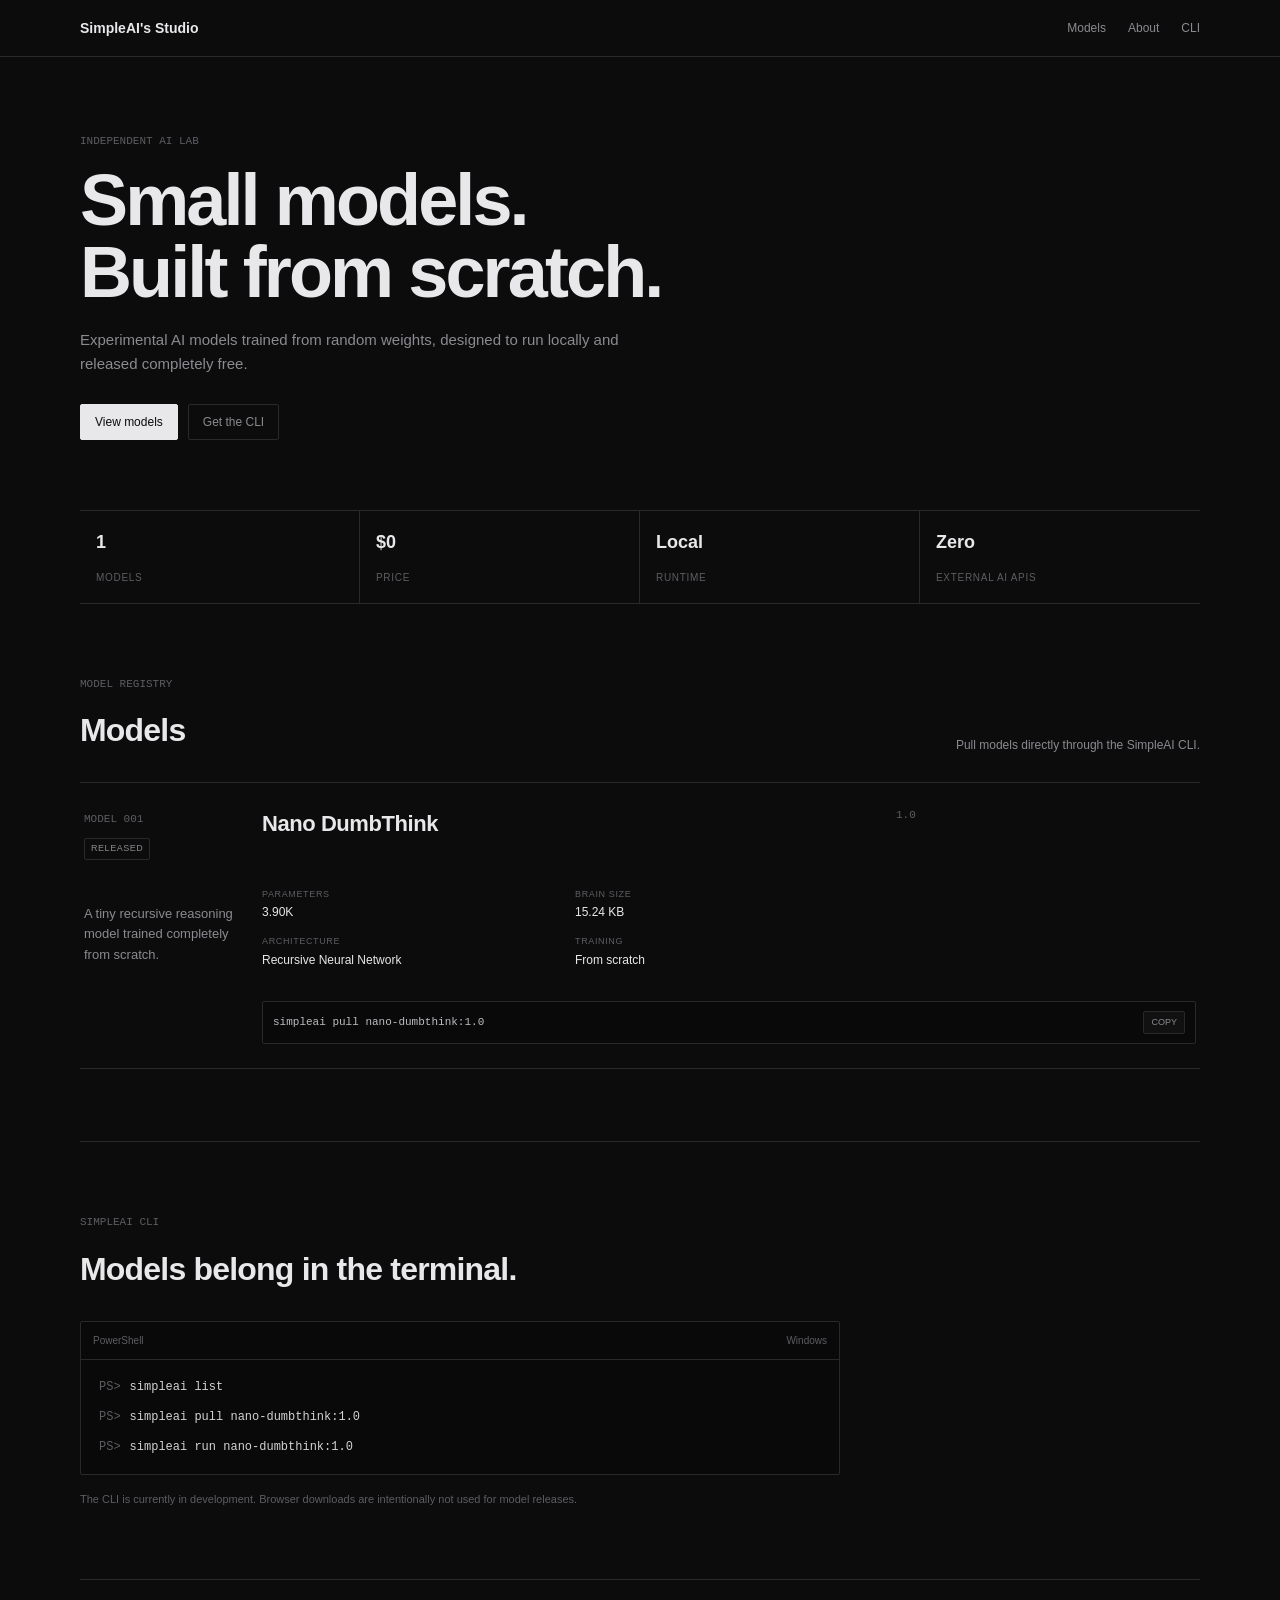
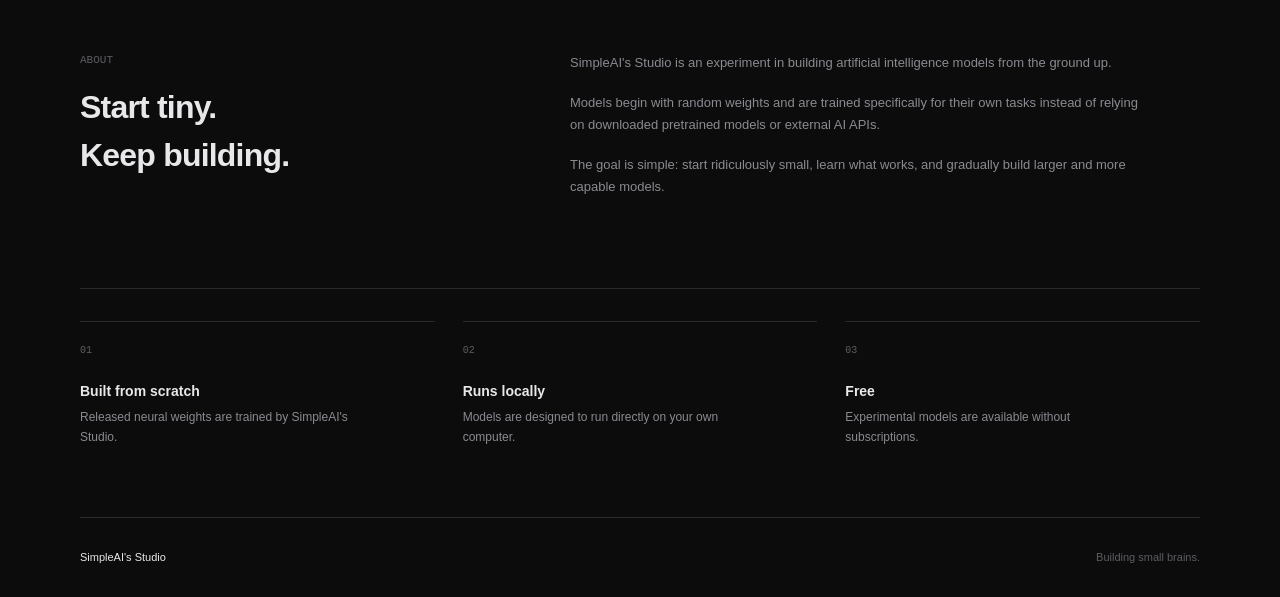
==== docs/index.html @ 4a3cd706 "Initial SimpleAI Studio release" ====
<!DOCTYPE html>
<html lang="en">
<head>
    <meta charset="UTF-8">

    <meta
        name="viewport"
        content="width=device-width, initial-scale=1.0"
    >

    <meta
        name="description"
        content="SimpleAI's Studio - small AI models built from scratch and free to run locally."
    >

    <title>SimpleAI's Studio</title>

    <link
        rel="stylesheet"
        href="styles.css"
    >
</head>

<body>

    <header class="topbar">
        <div class="topbar-inner">

            <a
                class="brand"
                href="#"
            >
                SimpleAI's Studio
            </a>

            <nav class="nav">
                <a href="#models">Models</a>
                <a href="#about">About</a>
                <a href="#cli">CLI</a>
            </nav>

        </div>
    </header>


    <main>

        <!-- HERO -->
        <section class="hero">

            <div class="hero-label">
                INDEPENDENT AI LAB
            </div>

            <h1>
                Small models.<br>
                Built from scratch.
            </h1>

            <p class="hero-description">
                Experimental AI models trained from random weights,
                designed to run locally and released completely free.
            </p>

            <div class="hero-actions">

                <a
                    class="primary-button"
                    href="#models"
                >
                    View models
                </a>

                <a
                    class="secondary-button"
                    href="#cli"
                >
                    Get the CLI
                </a>

            </div>

        </section>


        <!-- INFO STRIP -->
        <section class="stats">

            <div class="stat">
                <span class="stat-value" id="modelCount">
                    0
                </span>

                <span class="stat-label">
                    Models
                </span>
            </div>

            <div class="stat">
                <span class="stat-value">
                    $0
                </span>

                <span class="stat-label">
                    Price
                </span>
            </div>

            <div class="stat">
                <span class="stat-value">
                    Local
                </span>

                <span class="stat-label">
                    Runtime
                </span>
            </div>

            <div class="stat">
                <span class="stat-value">
                    Zero
                </span>

                <span class="stat-label">
                    External AI APIs
                </span>
            </div>

        </section>


        <!-- MODELS -->
        <section
            class="section"
            id="models"
        >

            <div class="section-heading">

                <div>
                    <div class="eyebrow">
                        MODEL REGISTRY
                    </div>

                    <h2>
                        Models
                    </h2>
                </div>

                <p>
                    Pull models directly through the SimpleAI CLI.
                </p>

            </div>


            <div
                id="modelGrid"
                class="model-grid"
            >

                <div class="loading">
                    Reading registry...
                </div>

            </div>

        </section>


        <!-- CLI -->
        <section
            class="section"
            id="cli"
        >

            <div class="section-heading">

                <div>
                    <div class="eyebrow">
                        SIMPLEAI CLI
                    </div>

                    <h2>
                        Models belong in the terminal.
                    </h2>
                </div>

            </div>


            <div class="cli-panel">

                <div class="terminal-header">

                    <span>
                        PowerShell
                    </span>

                    <span class="terminal-status">
                        Windows
                    </span>

                </div>


                <div class="terminal-body">

                    <div class="terminal-line">
                        <span class="prompt">PS&gt;</span>

                        <span class="command">
                            simpleai list
                        </span>
                    </div>

                    <div class="terminal-line">
                        <span class="prompt">PS&gt;</span>

                        <span class="command">
                            simpleai pull nano-dumbthink:1.0
                        </span>
                    </div>

                    <div class="terminal-line">
                        <span class="prompt">PS&gt;</span>

                        <span class="command">
                            simpleai run nano-dumbthink:1.0
                        </span>
                    </div>

                </div>

            </div>


            <p class="cli-note">
                The CLI is currently in development.
                Browser downloads are intentionally not used for model releases.
            </p>

        </section>


        <!-- ABOUT -->
        <section
            class="section about-section"
            id="about"
        >

            <div class="about-grid">

                <div>

                    <div class="eyebrow">
                        ABOUT
                    </div>

                    <h2>
                        Start tiny.<br>
                        Keep building.
                    </h2>

                </div>


                <div class="about-copy">

                    <p>
                        SimpleAI's Studio is an experiment in building
                        artificial intelligence models from the ground up.
                    </p>

                    <p>
                        Models begin with random weights and are trained
                        specifically for their own tasks instead of relying
                        on downloaded pretrained models or external AI APIs.
                    </p>

                    <p>
                        The goal is simple: start ridiculously small,
                        learn what works, and gradually build larger and
                        more capable models.
                    </p>

                </div>

            </div>

        </section>


        <!-- PRINCIPLES -->
        <section class="principles">

            <div class="principle">
                <span>01</span>
                <h3>Built from scratch</h3>
                <p>
                    Released neural weights are trained by SimpleAI's Studio.
                </p>
            </div>

            <div class="principle">
                <span>02</span>
                <h3>Runs locally</h3>
                <p>
                    Models are designed to run directly on your own computer.
                </p>
            </div>

            <div class="principle">
                <span>03</span>
                <h3>Free</h3>
                <p>
                    Experimental models are available without subscriptions.
                </p>
            </div>

        </section>

    </main>


    <footer>

        <div>
            SimpleAI's Studio
        </div>

        <div class="footer-muted">
            Building small brains.
        </div>

    </footer>


    <script src="app.js"></script>

</body>
</html>
---- docs/styles.css ----
:root {
    --bg: #0c0c0d;
    --panel: #111112;
    --panel-2: #141415;

    --line: #29292b;
    --line-soft: #202022;

    --text: #e8e8ea;
    --muted: #8a8a90;
    --dim: #5d5d62;

    --max-width: 1120px;
}


* {
    box-sizing: border-box;
}


html {
    scroll-behavior: smooth;
}


body {
    margin: 0;

    background: var(--bg);
    color: var(--text);

    font-family:
        Arial,
        Helvetica,
        sans-serif;

    font-size: 14px;
    line-height: 1.5;
}


a {
    color: inherit;
    text-decoration: none;
}


button {
    font: inherit;
}


/* ---------------------------------------------------------
   HEADER
   --------------------------------------------------------- */

.topbar {
    border-bottom: 1px solid var(--line);

    background: var(--bg);
}


.topbar-inner {
    width: min(
        calc(100% - 40px),
        var(--max-width)
    );

    height: 56px;

    margin: 0 auto;

    display: flex;
    align-items: center;
    justify-content: space-between;
}


.brand {
    font-size: 14px;
    font-weight: 700;
}


.nav {
    display: flex;
    gap: 22px;

    color: var(--muted);

    font-size: 12px;
}


.nav a:hover {
    color: var(--text);
}


/* ---------------------------------------------------------
   HERO
   --------------------------------------------------------- */

.hero {
    width: min(
        calc(100% - 40px),
        var(--max-width)
    );

    margin: 0 auto;

    padding:
        76px
        0
        70px;
}


.hero-label,
.eyebrow {
    margin-bottom: 14px;

    color: var(--dim);

    font-family:
        Consolas,
        "Courier New",
        monospace;

    font-size: 11px;
}


.hero h1 {
    max-width: 700px;

    margin:
        0
        0
        20px;

    font-size: clamp(
        40px,
        6vw,
        72px
    );

    font-weight: 600;

    line-height: 1;

    letter-spacing: -0.04em;
}


.hero-description {
    max-width: 570px;

    margin: 0;

    color: var(--muted);

    font-size: 15px;

    line-height: 1.6;
}


.hero-actions {
    margin-top: 28px;

    display: flex;
    gap: 10px;
}


.primary-button,
.secondary-button {
    padding:
        8px
        14px;

    border-radius: 2px;

    font-size: 12px;
}


.primary-button {
    border: 1px solid var(--text);

    background: var(--text);
    color: #0b0b0c;
}


.primary-button:hover {
    background: #d5d5d7;
}


.secondary-button {
    border: 1px solid var(--line);

    background: transparent;
    color: var(--muted);
}


.secondary-button:hover {
    border-color: #3c3c40;

    color: var(--text);
}


/* ---------------------------------------------------------
   STATS
   --------------------------------------------------------- */

.stats {
    width: min(
        calc(100% - 40px),
        var(--max-width)
    );

    margin: 0 auto;

    border-top: 1px solid var(--line);
    border-bottom: 1px solid var(--line);

    display: grid;

    grid-template-columns:
        repeat(4, 1fr);
}


.stat {
    min-height: 92px;

    padding:
        18px
        16px;

    border-right: 1px solid var(--line);

    display: flex;
    flex-direction: column;
    justify-content: space-between;
}


.stat:last-child {
    border-right: none;
}


.stat-value {
    font-size: 18px;
    font-weight: 600;
}


.stat-label {
    color: var(--dim);

    font-size: 10px;

    text-transform: uppercase;

    letter-spacing: 0.07em;
}


/* ---------------------------------------------------------
   SECTIONS
   --------------------------------------------------------- */

.section {
    width: min(
        calc(100% - 40px),
        var(--max-width)
    );

    margin: 0 auto;

    padding:
        72px
        0;

    border-bottom: 1px solid var(--line);
}


.section-heading {
    margin-bottom: 28px;

    display: flex;
    justify-content: space-between;
    align-items: flex-end;

    gap: 30px;
}


.section-heading h2,
.about-section h2 {
    margin: 0;

    font-size: 32px;
    font-weight: 600;

    letter-spacing: -0.025em;
}


.section-heading p {
    max-width: 360px;

    margin: 0;

    color: var(--muted);

    font-size: 12px;
}


/* ---------------------------------------------------------
   MODELS
   --------------------------------------------------------- */

.model-grid {
    display: flex;
    flex-direction: column;

    gap: 0;

    border-top: 1px solid var(--line);
}


.model-card {
    min-height: auto;

    padding:
        24px
        4px;

    border: none;
    border-bottom: 1px solid var(--line);

    border-radius: 0;

    background: transparent;

    display: grid;

    grid-template-columns:
        150px
        minmax(0, 1fr)
        300px;

    gap: 28px;
}


.model-card:hover {
    background: transparent;
}


.model-top {
    display: block;
}


.model-number {
    color: var(--dim);

    font-family:
        Consolas,
        "Courier New",
        monospace;

    font-size: 11px;
}


.status-badge {
    display: block;

    width: fit-content;

    margin-top: 10px;

    padding: 3px 6px;

    border: 1px solid var(--line);

    border-radius: 2px;

    color: var(--muted);

    font-size: 9px;

    text-transform: uppercase;

    letter-spacing: 0.06em;
}


.model-name {
    margin:
        0
        0
        4px;

    font-size: 22px;
    font-weight: 600;

    letter-spacing: -0.02em;
}


.model-version {
    color: var(--dim);

    font-family:
        Consolas,
        "Courier New",
        monospace;

    font-size: 11px;
}


.model-description {
    max-width: 520px;

    margin:
        16px
        0
        0;

    color: var(--muted);

    font-size: 13px;

    line-height: 1.6;
}


.model-details {
    margin: 0;

    display: grid;

    grid-template-columns:
        repeat(2, 1fr);

    gap:
        14px
        20px;
}


.detail {
    display: flex;
    flex-direction: column;

    gap: 2px;
}


.detail-label {
    color: var(--dim);

    font-size: 9px;

    text-transform: uppercase;

    letter-spacing: 0.07em;
}


.detail-value {
    font-size: 12px;
}


.install-box {
    grid-column:
        2
        / 4;

    margin-top: 4px;

    padding:
        9px
        10px;

    border: 1px solid var(--line);

    border-radius: 2px;

    background: #09090a;

    display: flex;
    align-items: center;
    justify-content: space-between;

    gap: 10px;
}


.install-command {
    color: #bdbdc1;

    font-family:
        Consolas,
        "Courier New",
        monospace;

    font-size: 11px;

    overflow: hidden;

    white-space: nowrap;
    text-overflow: ellipsis;
}


.copy-button {
    padding:
        4px
        7px;

    border: 1px solid var(--line);

    border-radius: 2px;

    background: #111112;

    color: var(--muted);

    font-size: 9px;

    cursor: pointer;
}


.copy-button:hover {
    color: var(--text);

    border-color: #3f3f43;
}


.loading,
.error-message,
.empty-message {
    padding:
        28px
        4px;

    border-bottom: 1px solid var(--line);

    color: var(--muted);

    font-size: 12px;
}


/* ---------------------------------------------------------
   CLI
   --------------------------------------------------------- */

.cli-panel {
    max-width: 760px;

    overflow: hidden;

    border: 1px solid var(--line);

    border-radius: 2px;

    background: #09090a;
}


.terminal-header {
    height: 38px;

    padding:
        0
        12px;

    border-bottom: 1px solid var(--line);

    display: flex;
    align-items: center;
    justify-content: space-between;

    color: var(--dim);

    font-size: 10px;
}


.terminal-status {
    color: var(--dim);
}


.terminal-body {
    padding: 18px;

    display: flex;
    flex-direction: column;

    gap: 12px;

    font-family:
        Consolas,
        "Courier New",
        monospace;

    font-size: 12px;
}


.terminal-line {
    display: flex;

    gap: 9px;
}


.prompt {
    color: var(--dim);
}


.command {
    color: #d3d3d5;
}


.cli-note {
    max-width: 680px;

    margin:
        16px
        0
        0;

    color: var(--dim);

    font-size: 11px;
}


/* ---------------------------------------------------------
   ABOUT
   --------------------------------------------------------- */

.about-grid {
    display: grid;

    grid-template-columns:
        0.8fr
        1.2fr;

    gap: 70px;
}


.about-copy {
    max-width: 580px;
}


.about-copy p {
    margin:
        0
        0
        18px;

    color: var(--muted);

    font-size: 13px;

    line-height: 1.7;
}


/* ---------------------------------------------------------
   PRINCIPLES
   --------------------------------------------------------- */

.principles {
    width: min(
        calc(100% - 40px),
        var(--max-width)
    );

    margin: 0 auto;

    padding:
        32px
        0
        70px;

    display: grid;

    grid-template-columns:
        repeat(3, 1fr);

    gap: 28px;
}


.principle {
    padding-top: 16px;

    border-top: 1px solid var(--line);
}


.principle span {
    color: var(--dim);

    font-family:
        Consolas,
        "Courier New",
        monospace;

    font-size: 10px;
}


.principle h3 {
    margin:
        22px
        0
        6px;

    font-size: 14px;
    font-weight: 600;
}


.principle p {
    max-width: 280px;

    margin: 0;

    color: var(--muted);

    font-size: 12px;

    line-height: 1.6;
}


/* ---------------------------------------------------------
   FOOTER
   --------------------------------------------------------- */

footer {
    width: min(
        calc(100% - 40px),
        var(--max-width)
    );

    min-height: 80px;

    margin: 0 auto;

    border-top: 1px solid var(--line);

    display: flex;
    align-items: center;
    justify-content: space-between;

    font-size: 11px;
}


.footer-muted {
    color: var(--dim);
}


/* ---------------------------------------------------------
   MOBILE
   --------------------------------------------------------- */

@media (max-width: 850px) {

    .topbar-inner,
    .hero,
    .stats,
    .section,
    .principles,
    footer {
        width: calc(100% - 28px);
    }


    .stats {
        grid-template-columns:
            repeat(2, 1fr);
    }


    .stat:nth-child(2) {
        border-right: none;
    }


    .stat:nth-child(-n + 2) {
        border-bottom: 1px solid var(--line);
    }


    .model-card {
        grid-template-columns:
            110px
            1fr;
    }


    .model-details {
        grid-column:
            2;
    }


    .install-box {
        grid-column:
            2;
    }


    .about-grid {
        grid-template-columns: 1fr;

        gap: 30px;
    }

}


@media (max-width: 560px) {

    .nav {
        display: none;
    }


    .hero {
        padding:
            52px
            0;
    }


    .hero h1 {
        font-size: 42px;
    }


    .hero-actions {
        flex-direction: column;

        align-items: flex-start;
    }


    .stats {
        grid-template-columns: 1fr;
    }


    .stat {
        border-right: none;
        border-bottom: 1px solid var(--line);
    }


    .stat:last-child {
        border-bottom: none;
    }


    .section-heading {
        align-items: flex-start;
        flex-direction: column;

        gap: 14px;
    }


    .model-card {
        display: block;

        padding:
            22px
            0;
    }


    .model-name {
        margin-top: 20px;
    }


    .model-details {
        margin-top: 22px;
    }


    .install-box {
        margin-top: 22px;
    }


    .principles {
        grid-template-columns: 1fr;
    }


    footer {
        padding:
            22px
            0;

        align-items: flex-start;
        flex-direction: column;

        gap: 6px;
    }

}
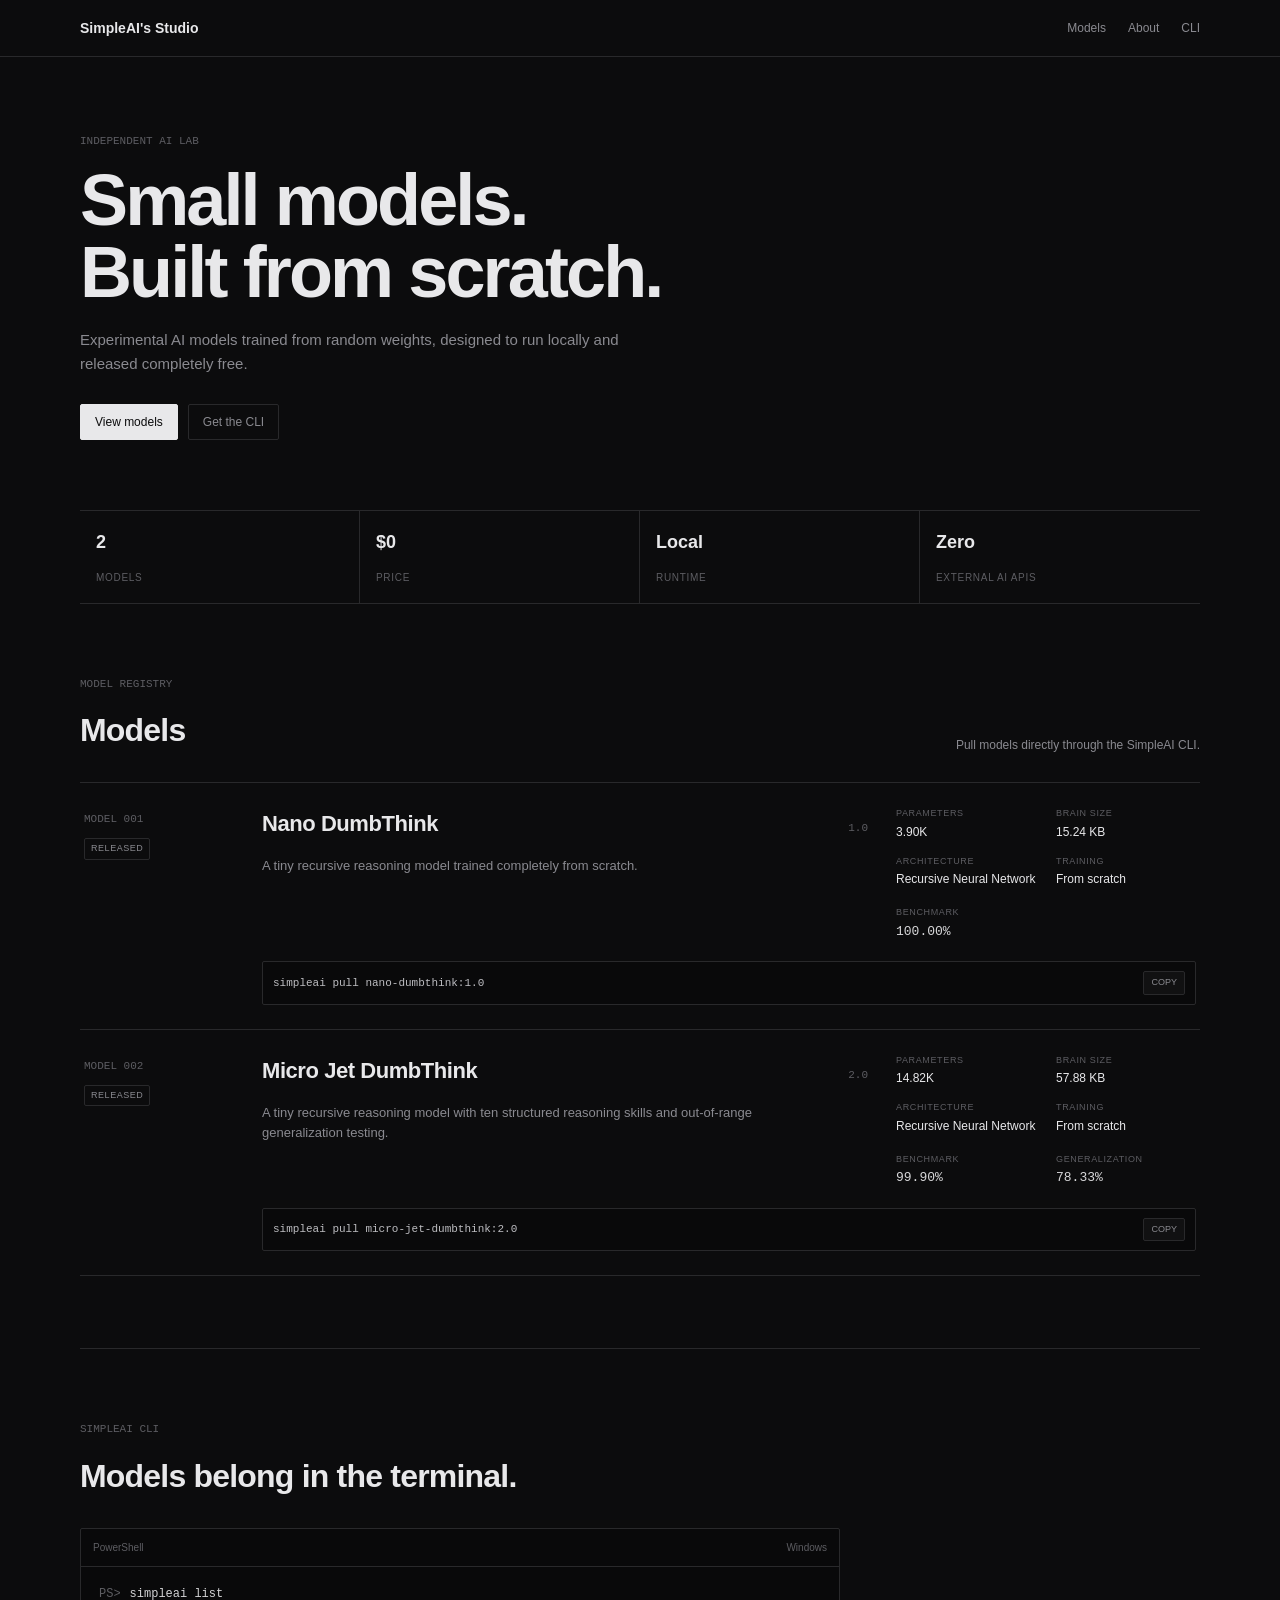
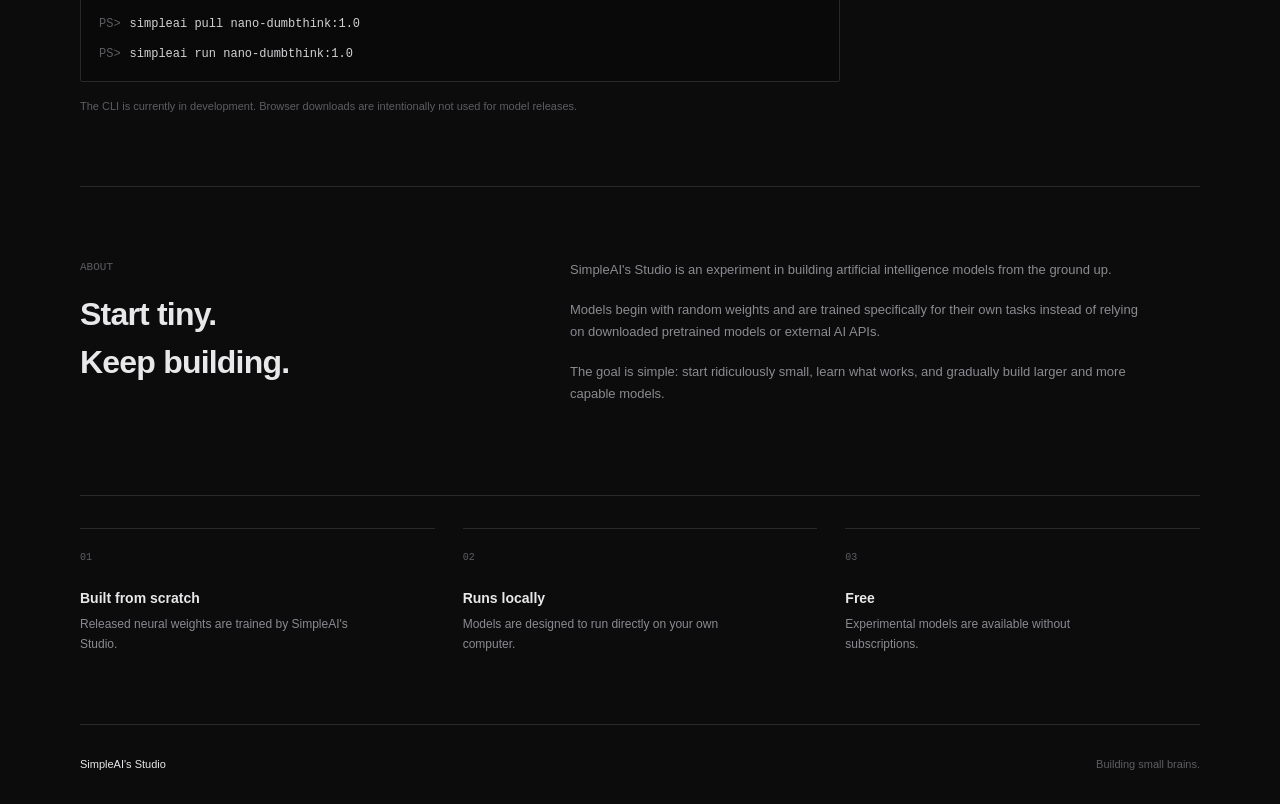
==== commit f1cfd9ae: "Fix website asset caching" ====
--- a/docs/index.html
+++ b/docs/index.html
@@ -17,7 +17,7 @@
 
     <link
         rel="stylesheet"
-        href="styles.css"
+        href="styles.css?v=4"
     >
 </head>
 
@@ -336,7 +336,7 @@
     </footer>
 
 
-    <script src="app.js"></script>
+    <script src="app.js?v=4"></script>
 
 </body>
 </html>
--- a/docs/styles.css
+++ b/docs/styles.css
@@ -51,13 +51,10 @@
 }
 
 
-/* ---------------------------------------------------------
-   HEADER
-   --------------------------------------------------------- */
+/* HEADER */
 
 .topbar {
     border-bottom: 1px solid var(--line);
-
     background: var(--bg);
 }
 
@@ -69,7 +66,6 @@
     );
 
     height: 56px;
-
     margin: 0 auto;
 
     display: flex;
@@ -99,9 +95,7 @@
 }
 
 
-/* ---------------------------------------------------------
-   HERO
-   --------------------------------------------------------- */
+/* HERO */
 
 .hero {
     width: min(
@@ -148,9 +142,7 @@
     );
 
     font-weight: 600;
-
     line-height: 1;
-
     letter-spacing: -0.04em;
 }
 
@@ -163,7 +155,6 @@
     color: var(--muted);
 
     font-size: 15px;
-
     line-height: 1.6;
 }
 
@@ -211,14 +202,11 @@
 
 .secondary-button:hover {
     border-color: #3c3c40;
-
     color: var(--text);
 }
 
 
-/* ---------------------------------------------------------
-   STATS
-   --------------------------------------------------------- */
+/* STATS */
 
 .stats {
     width: min(
@@ -232,9 +220,7 @@
     border-bottom: 1px solid var(--line);
 
     display: grid;
-
-    grid-template-columns:
-        repeat(4, 1fr);
+    grid-template-columns: repeat(4, 1fr);
 }
 
 
@@ -268,16 +254,12 @@
     color: var(--dim);
 
     font-size: 10px;
-
     text-transform: uppercase;
-
     letter-spacing: 0.07em;
 }
 
 
-/* ---------------------------------------------------------
-   SECTIONS
-   --------------------------------------------------------- */
+/* SECTIONS */
 
 .section {
     width: min(
@@ -328,33 +310,22 @@
 }
 
 
-/* ---------------------------------------------------------
-   MODELS
-   --------------------------------------------------------- */
+/* MODELS */
 
 .model-grid {
     display: flex;
     flex-direction: column;
 
-    gap: 0;
-
     border-top: 1px solid var(--line);
 }
 
 
 .model-card {
-    min-height: auto;
-
     padding:
         24px
         4px;
 
-    border: none;
     border-bottom: 1px solid var(--line);
-
-    border-radius: 0;
-
-    background: transparent;
 
     display: grid;
 
@@ -363,17 +334,15 @@
         minmax(0, 1fr)
         300px;
 
-    gap: 28px;
-}
-
-
-.model-card:hover {
-    background: transparent;
+    gap:
+        20px
+        28px;
 }
 
 
 .model-top {
-    display: block;
+    grid-column: 1;
+    grid-row: 1;
 }
 
 
@@ -396,27 +365,38 @@
 
     margin-top: 10px;
 
-    padding: 3px 6px;
+    padding:
+        3px
+        6px;
 
     border: 1px solid var(--line);
-
     border-radius: 2px;
 
     color: var(--muted);
 
     font-size: 9px;
-
     text-transform: uppercase;
-
     letter-spacing: 0.06em;
 }
 
 
+.model-main {
+    grid-column: 2;
+    grid-row: 1;
+}
+
+
+.model-heading {
+    display: flex;
+    align-items: baseline;
+    justify-content: space-between;
+
+    gap: 20px;
+}
+
+
 .model-name {
-    margin:
-        0
-        0
-        4px;
+    margin: 0;
 
     font-size: 22px;
     font-weight: 600;
@@ -434,6 +414,7 @@
         monospace;
 
     font-size: 11px;
+    white-space: nowrap;
 }
 
 
@@ -448,18 +429,20 @@
     color: var(--muted);
 
     font-size: 13px;
-
     line-height: 1.6;
 }
 
 
 .model-details {
-    margin: 0;
+    grid-column: 3;
+    grid-row: 1;
 
     display: grid;
 
     grid-template-columns:
-        repeat(2, 1fr);
+        repeat(2, minmax(0, 1fr));
+
+    align-content: start;
 
     gap:
         14px
@@ -468,6 +451,8 @@
 
 
 .detail {
+    min-width: 0;
+
     display: flex;
     flex-direction: column;
 
@@ -479,15 +464,29 @@
     color: var(--dim);
 
     font-size: 9px;
-
     text-transform: uppercase;
-
     letter-spacing: 0.07em;
 }
 
 
 .detail-value {
     font-size: 12px;
+}
+
+
+.metric {
+    margin-top: 4px;
+}
+
+
+.metric-value {
+    font-family:
+        Consolas,
+        "Courier New",
+        monospace;
+
+    font-size: 13px;
+    color: #d8d8da;
 }
 
 
@@ -496,14 +495,11 @@
         2
         / 4;
 
-    margin-top: 4px;
-
     padding:
         9px
         10px;
 
     border: 1px solid var(--line);
-
     border-radius: 2px;
 
     background: #09090a;
@@ -527,7 +523,6 @@
     font-size: 11px;
 
     overflow: hidden;
-
     white-space: nowrap;
     text-overflow: ellipsis;
 }
@@ -539,10 +534,9 @@
         7px;
 
     border: 1px solid var(--line);
-
     border-radius: 2px;
 
-    background: #111112;
+    background: var(--panel);
 
     color: var(--muted);
 
@@ -554,7 +548,6 @@
 
 .copy-button:hover {
     color: var(--text);
-
     border-color: #3f3f43;
 }
 
@@ -574,9 +567,7 @@
 }
 
 
-/* ---------------------------------------------------------
-   CLI
-   --------------------------------------------------------- */
+/* CLI */
 
 .cli-panel {
     max-width: 760px;
@@ -584,7 +575,6 @@
     overflow: hidden;
 
     border: 1px solid var(--line);
-
     border-radius: 2px;
 
     background: #09090a;
@@ -634,7 +624,6 @@
 
 .terminal-line {
     display: flex;
-
     gap: 9px;
 }
 
@@ -663,9 +652,7 @@
 }
 
 
-/* ---------------------------------------------------------
-   ABOUT
-   --------------------------------------------------------- */
+/* ABOUT */
 
 .about-grid {
     display: grid;
@@ -692,14 +679,11 @@
     color: var(--muted);
 
     font-size: 13px;
-
     line-height: 1.7;
 }
 
 
-/* ---------------------------------------------------------
-   PRINCIPLES
-   --------------------------------------------------------- */
+/* PRINCIPLES */
 
 .principles {
     width: min(
@@ -761,14 +745,11 @@
     color: var(--muted);
 
     font-size: 12px;
-
     line-height: 1.6;
 }
 
 
-/* ---------------------------------------------------------
-   FOOTER
-   --------------------------------------------------------- */
+/* FOOTER */
 
 footer {
     width: min(
@@ -795,12 +776,9 @@
 }
 
 
-/* ---------------------------------------------------------
-   MOBILE
-   --------------------------------------------------------- */
+/* TABLET */
 
 @media (max-width: 850px) {
-
     .topbar-inner,
     .hero,
     .stats,
@@ -830,19 +808,30 @@
     .model-card {
         grid-template-columns:
             110px
-            1fr;
+            minmax(0, 1fr);
+    }
+
+
+    .model-top {
+        grid-column: 1;
+    }
+
+
+    .model-main {
+        grid-column: 2;
     }
 
 
     .model-details {
-        grid-column:
-            2;
+        grid-column: 2;
+        grid-row: auto;
+
+        margin-top: 4px;
     }
 
 
     .install-box {
-        grid-column:
-            2;
+        grid-column: 2;
     }
 
 
@@ -851,12 +840,12 @@
 
         gap: 30px;
     }
-
-}
-
+}
+
+
+/* MOBILE */
 
 @media (max-width: 560px) {
-
     .nav {
         display: none;
     }
@@ -876,7 +865,6 @@
 
     .hero-actions {
         flex-direction: column;
-
         align-items: flex-start;
     }
 
@@ -914,8 +902,18 @@
     }
 
 
-    .model-name {
+    .model-main {
         margin-top: 20px;
+    }
+
+
+    .model-heading {
+        align-items: flex-start;
+    }
+
+
+    .model-description {
+        margin-top: 12px;
     }
 
 
@@ -944,5 +942,4 @@
 
         gap: 6px;
     }
-
 }
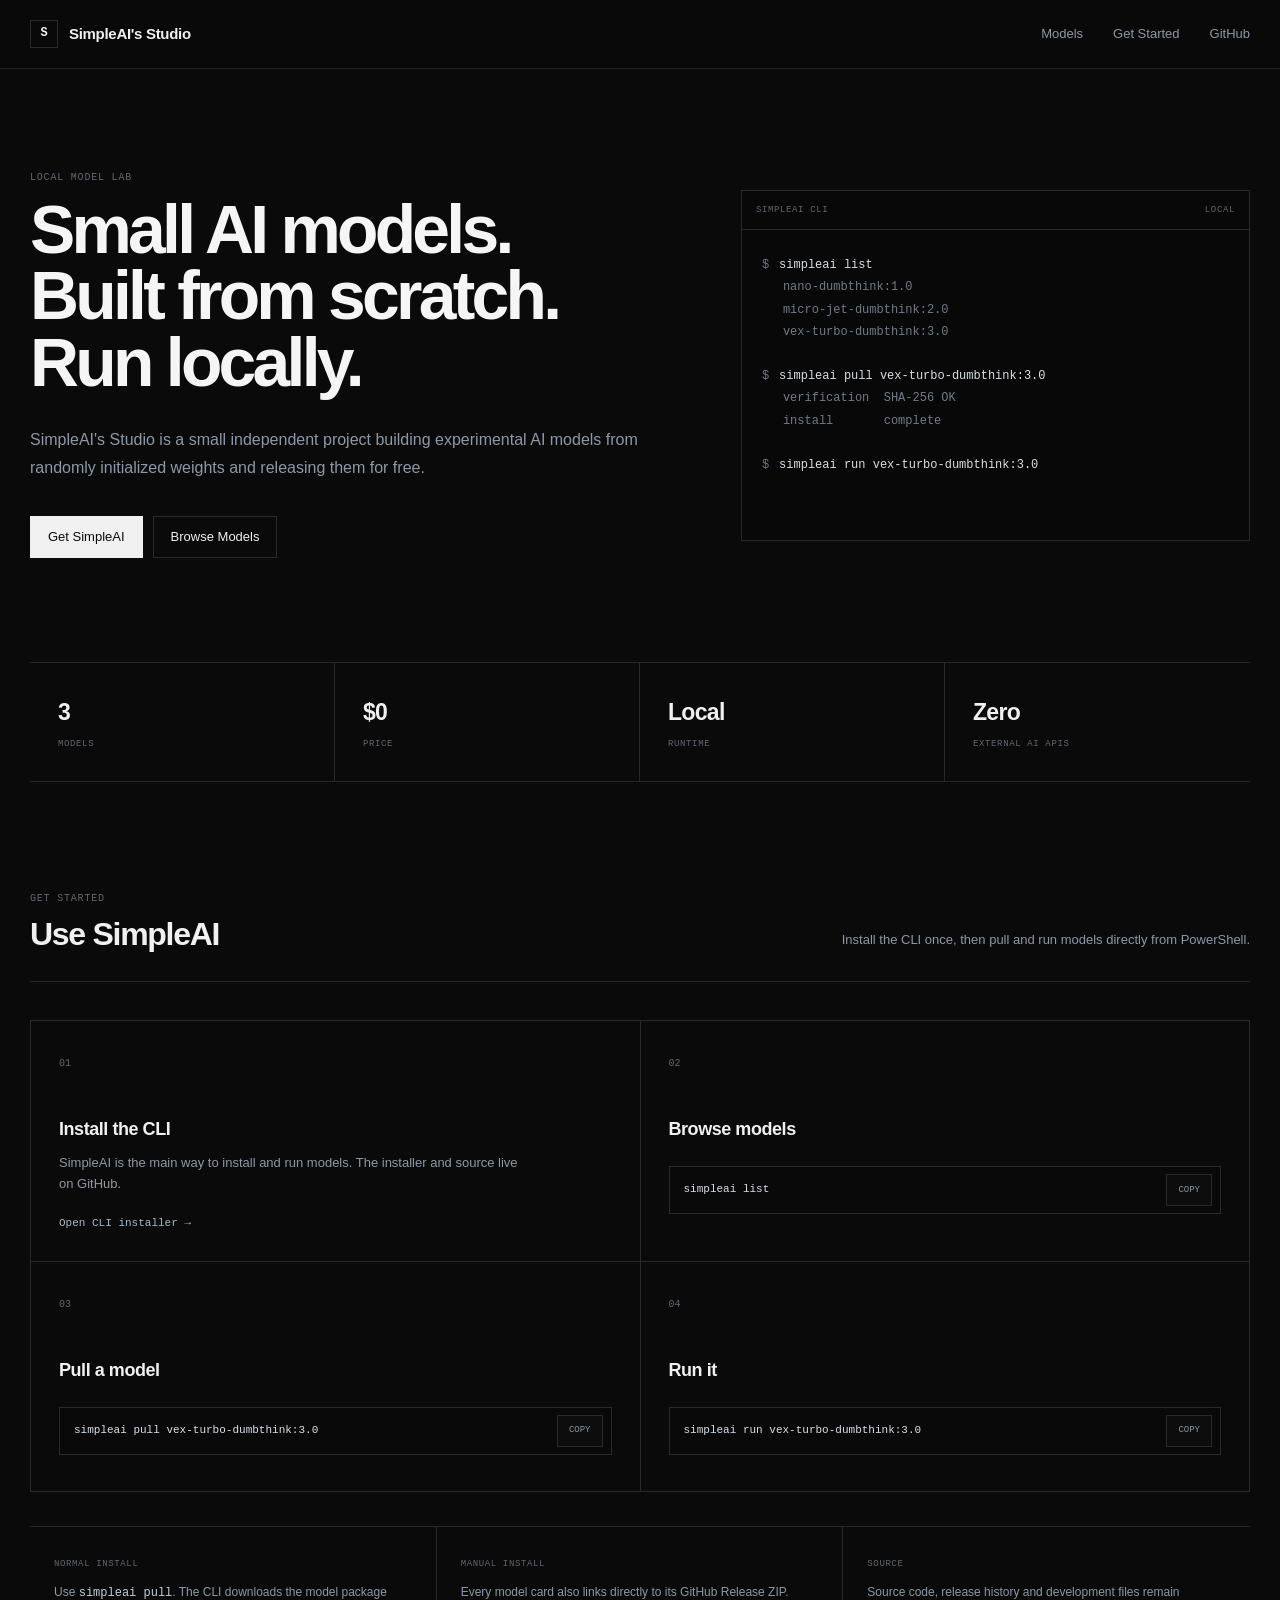
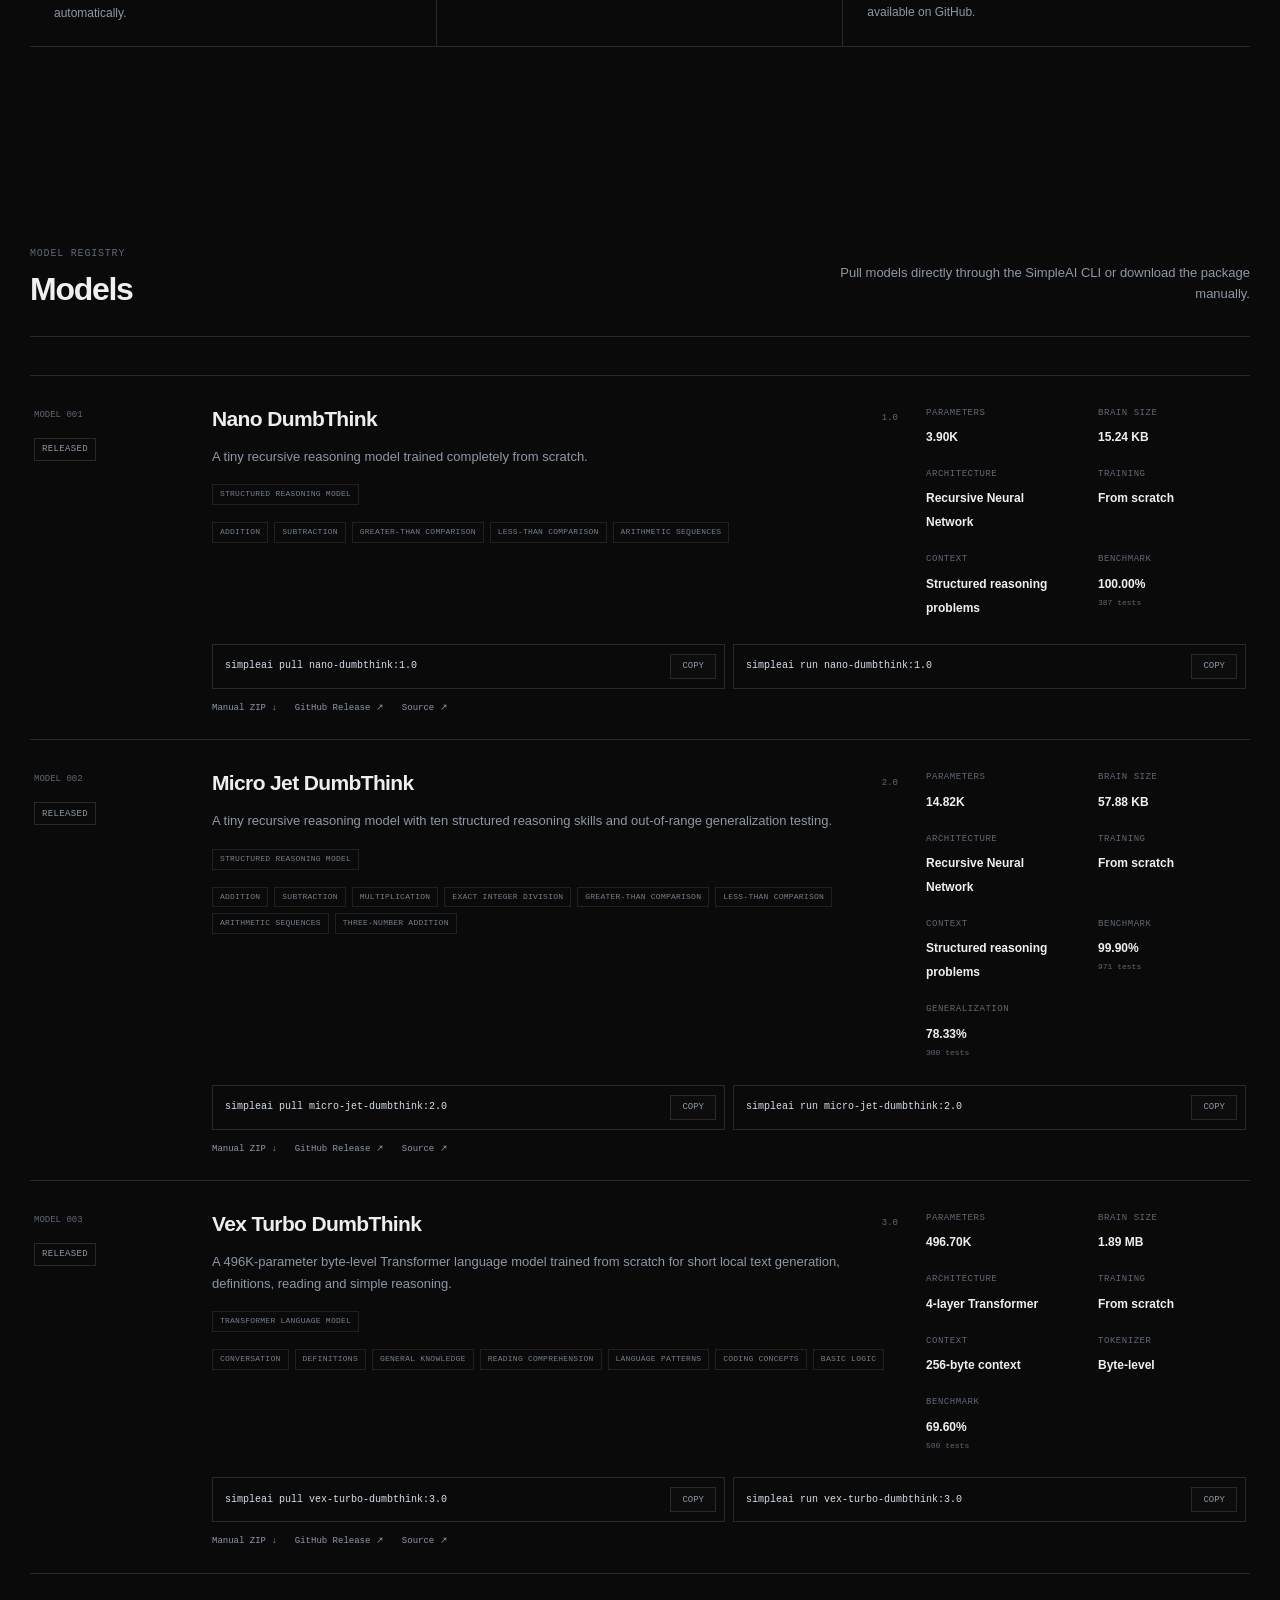
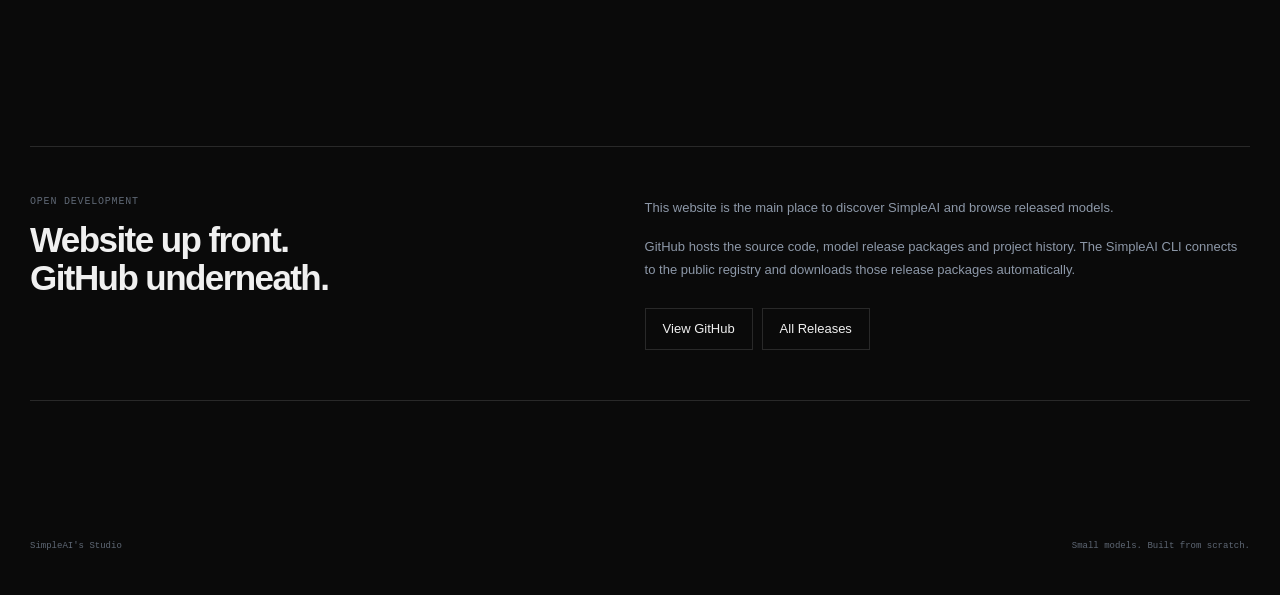
==== commit 26fa9453: "Make website the SimpleAI hub" ====
--- a/docs/index.html
+++ b/docs/index.html
@@ -10,333 +10,528 @@
 
     <meta
         name="description"
-        content="SimpleAI's Studio - small AI models built from scratch and free to run locally."
+        content="SimpleAI's Studio builds small local AI models from scratch."
     >
 
     <title>SimpleAI's Studio</title>
 
     <link
         rel="stylesheet"
-        href="styles.css?v=4"
+        href="styles.css?v=6"
     >
 </head>
 
 <body>
 
-    <header class="topbar">
-        <div class="topbar-inner">
+<header class="site-header">
+    <div class="shell header-inner">
+
+        <a
+            class="brand"
+            href="#top"
+        >
+            <span class="brand-mark">S</span>
+
+            <span>
+                SimpleAI's Studio
+            </span>
+        </a>
+
+        <nav class="nav">
+            <a href="#models">
+                Models
+            </a>
+
+            <a href="#get-started">
+                Get Started
+            </a>
 
             <a
-                class="brand"
-                href="#"
+                href="https://github.com/SimpleAIStudio/SimpleAIStudio"
+                target="_blank"
+                rel="noopener noreferrer"
             >
-                SimpleAI's Studio
+                GitHub
             </a>
-
-            <nav class="nav">
-                <a href="#models">Models</a>
-                <a href="#about">About</a>
-                <a href="#cli">CLI</a>
-            </nav>
+        </nav>
+
+    </div>
+</header>
+
+
+<main id="top">
+
+    <section class="hero">
+        <div class="shell">
+
+            <div class="hero-grid">
+
+                <div class="hero-main">
+
+                    <p class="eyebrow">
+                        LOCAL MODEL LAB
+                    </p>
+
+                    <h1>
+                        Small AI models.<br>
+                        Built from scratch.<br>
+                        Run locally.
+                    </h1>
+
+                    <p class="hero-copy">
+                        SimpleAI's Studio is a small independent project
+                        building experimental AI models from randomly
+                        initialized weights and releasing them for free.
+                    </p>
+
+                    <div class="hero-actions">
+
+                        <a
+                            class="button button-primary"
+                            href="#get-started"
+                        >
+                            Get SimpleAI
+                        </a>
+
+                        <a
+                            class="button"
+                            href="#models"
+                        >
+                            Browse Models
+                        </a>
+
+                    </div>
+
+                </div>
+
+
+                <div class="terminal hero-terminal">
+
+                    <div class="terminal-head">
+
+                        <span>
+                            SIMPLEAI CLI
+                        </span>
+
+                        <span>
+                            LOCAL
+                        </span>
+
+                    </div>
+
+                    <div class="terminal-body">
+
+                        <div class="terminal-line">
+                            <span class="terminal-prompt">$</span>
+                            <span>simpleai list</span>
+                        </div>
+
+                        <div class="terminal-output">
+                            nano-dumbthink:1.0
+                        </div>
+
+                        <div class="terminal-output">
+                            micro-jet-dumbthink:2.0
+                        </div>
+
+                        <div class="terminal-output">
+                            vex-turbo-dumbthink:3.0
+                        </div>
+
+                        <br>
+
+                        <div class="terminal-line">
+                            <span class="terminal-prompt">$</span>
+                            <span>
+                                simpleai pull vex-turbo-dumbthink:3.0
+                            </span>
+                        </div>
+
+                        <div class="terminal-output">
+                            verification&nbsp; SHA-256 OK
+                        </div>
+
+                        <div class="terminal-output">
+                            install&nbsp;&nbsp;&nbsp;&nbsp;&nbsp;&nbsp; complete
+                        </div>
+
+                        <br>
+
+                        <div class="terminal-line">
+                            <span class="terminal-prompt">$</span>
+                            <span>
+                                simpleai run vex-turbo-dumbthink:3.0
+                            </span>
+                        </div>
+
+                    </div>
+
+                </div>
+
+            </div>
+
+
+            <div class="stats">
+
+                <div class="stat">
+                    <span
+                        class="stat-value"
+                        id="model-count"
+                    >
+                        —
+                    </span>
+
+                    <span class="stat-label">
+                        Models
+                    </span>
+                </div>
+
+
+                <div class="stat">
+                    <span class="stat-value">
+                        $0
+                    </span>
+
+                    <span class="stat-label">
+                        Price
+                    </span>
+                </div>
+
+
+                <div class="stat">
+                    <span class="stat-value">
+                        Local
+                    </span>
+
+                    <span class="stat-label">
+                        Runtime
+                    </span>
+                </div>
+
+
+                <div class="stat">
+                    <span class="stat-value">
+                        Zero
+                    </span>
+
+                    <span class="stat-label">
+                        External AI APIs
+                    </span>
+                </div>
+
+            </div>
 
         </div>
-    </header>
-
-
-    <main>
-
-        <!-- HERO -->
-        <section class="hero">
-
-            <div class="hero-label">
-                INDEPENDENT AI LAB
-            </div>
-
-            <h1>
-                Small models.<br>
-                Built from scratch.
-            </h1>
-
-            <p class="hero-description">
-                Experimental AI models trained from random weights,
-                designed to run locally and released completely free.
-            </p>
-
-            <div class="hero-actions">
-
-                <a
-                    class="primary-button"
-                    href="#models"
-                >
-                    View models
-                </a>
-
-                <a
-                    class="secondary-button"
-                    href="#cli"
-                >
-                    Get the CLI
-                </a>
-
-            </div>
-
-        </section>
-
-
-        <!-- INFO STRIP -->
-        <section class="stats">
-
-            <div class="stat">
-                <span class="stat-value" id="modelCount">
-                    0
-                </span>
-
-                <span class="stat-label">
-                    Models
-                </span>
-            </div>
-
-            <div class="stat">
-                <span class="stat-value">
-                    $0
-                </span>
-
-                <span class="stat-label">
-                    Price
-                </span>
-            </div>
-
-            <div class="stat">
-                <span class="stat-value">
-                    Local
-                </span>
-
-                <span class="stat-label">
-                    Runtime
-                </span>
-            </div>
-
-            <div class="stat">
-                <span class="stat-value">
-                    Zero
-                </span>
-
-                <span class="stat-label">
-                    External AI APIs
-                </span>
-            </div>
-
-        </section>
-
-
-        <!-- MODELS -->
-        <section
-            class="section"
-            id="models"
-        >
+    </section>
+
+
+    <section
+        class="section"
+        id="get-started"
+    >
+        <div class="shell">
 
             <div class="section-heading">
 
                 <div>
-                    <div class="eyebrow">
+                    <p class="eyebrow">
+                        GET STARTED
+                    </p>
+
+                    <h2>
+                        Use SimpleAI
+                    </h2>
+                </div>
+
+                <p class="section-note">
+                    Install the CLI once, then pull and run models
+                    directly from PowerShell.
+                </p>
+
+            </div>
+
+
+            <div class="start-grid">
+
+                <article class="start-card">
+
+                    <span class="step-number">
+                        01
+                    </span>
+
+                    <h3>
+                        Install the CLI
+                    </h3>
+
+                    <p>
+                        SimpleAI is the main way to install and run models.
+                        The installer and source live on GitHub.
+                    </p>
+
+                    <a
+                        class="text-link"
+                        href="https://github.com/SimpleAIStudio/SimpleAIStudio/tree/main/cli"
+                        target="_blank"
+                        rel="noopener noreferrer"
+                    >
+                        Open CLI installer →
+                    </a>
+
+                </article>
+
+
+                <article class="start-card">
+
+                    <span class="step-number">
+                        02
+                    </span>
+
+                    <h3>
+                        Browse models
+                    </h3>
+
+                    <div class="command-box">
+
+                        <code>
+                            simpleai list
+                        </code>
+
+                        <button
+                            class="copy-button"
+                            data-copy="simpleai list"
+                            type="button"
+                        >
+                            COPY
+                        </button>
+
+                    </div>
+
+                </article>
+
+
+                <article class="start-card">
+
+                    <span class="step-number">
+                        03
+                    </span>
+
+                    <h3>
+                        Pull a model
+                    </h3>
+
+                    <div class="command-box">
+
+                        <code>
+                            simpleai pull vex-turbo-dumbthink:3.0
+                        </code>
+
+                        <button
+                            class="copy-button"
+                            data-copy="simpleai pull vex-turbo-dumbthink:3.0"
+                            type="button"
+                        >
+                            COPY
+                        </button>
+
+                    </div>
+
+                </article>
+
+
+                <article class="start-card">
+
+                    <span class="step-number">
+                        04
+                    </span>
+
+                    <h3>
+                        Run it
+                    </h3>
+
+                    <div class="command-box">
+
+                        <code>
+                            simpleai run vex-turbo-dumbthink:3.0
+                        </code>
+
+                        <button
+                            class="copy-button"
+                            data-copy="simpleai run vex-turbo-dumbthink:3.0"
+                            type="button"
+                        >
+                            COPY
+                        </button>
+
+                    </div>
+
+                </article>
+
+            </div>
+
+
+            <div class="info-strip">
+
+                <div>
+                    <span class="info-label">
+                        NORMAL INSTALL
+                    </span>
+
+                    <p>
+                        Use <code>simpleai pull</code>.
+                        The CLI downloads the model package automatically.
+                    </p>
+                </div>
+
+
+                <div>
+                    <span class="info-label">
+                        MANUAL INSTALL
+                    </span>
+
+                    <p>
+                        Every model card also links directly to its
+                        GitHub Release ZIP.
+                    </p>
+                </div>
+
+
+                <div>
+                    <span class="info-label">
+                        SOURCE
+                    </span>
+
+                    <p>
+                        Source code, release history and development files
+                        remain available on GitHub.
+                    </p>
+                </div>
+
+            </div>
+
+        </div>
+    </section>
+
+
+    <section
+        class="section models-section"
+        id="models"
+    >
+        <div class="shell">
+
+            <div class="section-heading">
+
+                <div>
+                    <p class="eyebrow">
                         MODEL REGISTRY
-                    </div>
+                    </p>
 
                     <h2>
                         Models
                     </h2>
                 </div>
 
-                <p>
-                    Pull models directly through the SimpleAI CLI.
+                <p class="section-note">
+                    Pull models directly through the SimpleAI CLI
+                    or download the package manually.
                 </p>
 
             </div>
 
 
             <div
-                id="modelGrid"
-                class="model-grid"
+                class="models"
+                id="models-list"
             >
-
                 <div class="loading">
-                    Reading registry...
-                </div>
-
-            </div>
-
-        </section>
-
-
-        <!-- CLI -->
-        <section
-            class="section"
-            id="cli"
-        >
-
-            <div class="section-heading">
+                    Loading registry...
+                </div>
+            </div>
+
+        </div>
+    </section>
+
+
+    <section class="section source-section">
+        <div class="shell">
+
+            <div class="source-panel">
 
                 <div>
-                    <div class="eyebrow">
-                        SIMPLEAI CLI
-                    </div>
+
+                    <p class="eyebrow">
+                        OPEN DEVELOPMENT
+                    </p>
 
                     <h2>
-                        Models belong in the terminal.
+                        Website up front.<br>
+                        GitHub underneath.
                     </h2>
-                </div>
-
-            </div>
-
-
-            <div class="cli-panel">
-
-                <div class="terminal-header">
-
-                    <span>
-                        PowerShell
-                    </span>
-
-                    <span class="terminal-status">
-                        Windows
-                    </span>
-
-                </div>
-
-
-                <div class="terminal-body">
-
-                    <div class="terminal-line">
-                        <span class="prompt">PS&gt;</span>
-
-                        <span class="command">
-                            simpleai list
-                        </span>
-                    </div>
-
-                    <div class="terminal-line">
-                        <span class="prompt">PS&gt;</span>
-
-                        <span class="command">
-                            simpleai pull nano-dumbthink:1.0
-                        </span>
-                    </div>
-
-                    <div class="terminal-line">
-                        <span class="prompt">PS&gt;</span>
-
-                        <span class="command">
-                            simpleai run nano-dumbthink:1.0
-                        </span>
-                    </div>
-
-                </div>
-
-            </div>
-
-
-            <p class="cli-note">
-                The CLI is currently in development.
-                Browser downloads are intentionally not used for model releases.
-            </p>
-
-        </section>
-
-
-        <!-- ABOUT -->
-        <section
-            class="section about-section"
-            id="about"
-        >
-
-            <div class="about-grid">
-
-                <div>
-
-                    <div class="eyebrow">
-                        ABOUT
-                    </div>
-
-                    <h2>
-                        Start tiny.<br>
-                        Keep building.
-                    </h2>
-
-                </div>
-
-
-                <div class="about-copy">
+
+                </div>
+
+
+                <div class="source-copy">
 
                     <p>
-                        SimpleAI's Studio is an experiment in building
-                        artificial intelligence models from the ground up.
+                        This website is the main place to discover
+                        SimpleAI and browse released models.
                     </p>
 
                     <p>
-                        Models begin with random weights and are trained
-                        specifically for their own tasks instead of relying
-                        on downloaded pretrained models or external AI APIs.
-                    </p>
-
-                    <p>
-                        The goal is simple: start ridiculously small,
-                        learn what works, and gradually build larger and
-                        more capable models.
-                    </p>
-
-                </div>
-
-            </div>
-
-        </section>
-
-
-        <!-- PRINCIPLES -->
-        <section class="principles">
-
-            <div class="principle">
-                <span>01</span>
-                <h3>Built from scratch</h3>
-                <p>
-                    Released neural weights are trained by SimpleAI's Studio.
-                </p>
-            </div>
-
-            <div class="principle">
-                <span>02</span>
-                <h3>Runs locally</h3>
-                <p>
-                    Models are designed to run directly on your own computer.
-                </p>
-            </div>
-
-            <div class="principle">
-                <span>03</span>
-                <h3>Free</h3>
-                <p>
-                    Experimental models are available without subscriptions.
-                </p>
-            </div>
-
-        </section>
-
-    </main>
-
-
-    <footer>
-
-        <div>
+                        GitHub hosts the source code, model release
+                        packages and project history. The SimpleAI CLI
+                        connects to the public registry and downloads
+                        those release packages automatically.
+                    </p>
+
+                    <div class="source-actions">
+
+                        <a
+                            class="button"
+                            href="https://github.com/SimpleAIStudio/SimpleAIStudio"
+                            target="_blank"
+                            rel="noopener noreferrer"
+                        >
+                            View GitHub
+                        </a>
+
+                        <a
+                            class="button"
+                            href="https://github.com/SimpleAIStudio/SimpleAIStudio/releases"
+                            target="_blank"
+                            rel="noopener noreferrer"
+                        >
+                            All Releases
+                        </a>
+
+                    </div>
+
+                </div>
+
+            </div>
+
+        </div>
+    </section>
+
+</main>
+
+
+<footer>
+    <div class="shell footer-inner">
+
+        <span>
             SimpleAI's Studio
-        </div>
-
-        <div class="footer-muted">
-            Building small brains.
-        </div>
-
-    </footer>
-
-
-    <script src="app.js?v=4"></script>
+        </span>
+
+        <span>
+            Small models. Built from scratch.
+        </span>
+
+    </div>
+</footer>
+
+
+<script src="app.js?v=6"></script>
 
 </body>
 </html>
--- a/docs/styles.css
+++ b/docs/styles.css
@@ -1,16 +1,33 @@
 :root {
-    --bg: #0c0c0d;
-    --panel: #111112;
-    --panel-2: #141415;
-
-    --line: #29292b;
-    --line-soft: #202022;
-
-    --text: #e8e8ea;
-    --muted: #8a8a90;
-    --dim: #5d5d62;
-
-    --max-width: 1120px;
+    --background: #0a0a0a;
+    --panel: #0d0d0d;
+    --panel-soft: #0f0f0f;
+
+    --text: #f0f0f0;
+    --muted: #8d98a8;
+    --faint: #5f6875;
+
+    --border: #292929;
+    --border-soft: #202020;
+
+    --link: #a9b8ca;
+
+    --shell: 1220px;
+
+    --sans:
+        Inter,
+        ui-sans-serif,
+        -apple-system,
+        BlinkMacSystemFont,
+        "Segoe UI",
+        sans-serif;
+
+    --mono:
+        "SFMono-Regular",
+        Consolas,
+        "Liberation Mono",
+        Menlo,
+        monospace;
 }
 
 
@@ -27,765 +44,1450 @@
 body {
     margin: 0;
 
-    background: var(--bg);
-    color: var(--text);
-
-    font-family:
-        Arial,
-        Helvetica,
-        sans-serif;
-
-    font-size: 14px;
-    line-height: 1.5;
+    background:
+        var(--background);
+
+    color:
+        var(--text);
+
+    font-family:
+        var(--sans);
+
+    font-size:
+        15px;
+
+    line-height:
+        1.6;
 }
 
 
 a {
     color: inherit;
-    text-decoration: none;
-}
-
-
-button {
+}
+
+
+button,
+input,
+textarea {
     font: inherit;
 }
 
 
-/* HEADER */
-
-.topbar {
-    border-bottom: 1px solid var(--line);
-    background: var(--bg);
-}
-
-
-.topbar-inner {
-    width: min(
-        calc(100% - 40px),
-        var(--max-width)
-    );
-
-    height: 56px;
-    margin: 0 auto;
-
-    display: flex;
-    align-items: center;
-    justify-content: space-between;
+code {
+    font-family:
+        var(--mono);
+}
+
+
+.shell {
+    width:
+        min(
+            calc(100% - 48px),
+            var(--shell)
+        );
+
+    margin:
+        0 auto;
+}
+
+
+/* ---------------------------------------
+   HEADER
+--------------------------------------- */
+
+.site-header {
+    position:
+        sticky;
+
+    top:
+        0;
+
+    z-index:
+        50;
+
+    background:
+        rgba(
+            10,
+            10,
+            10,
+            0.94
+        );
+
+    border-bottom:
+        1px solid
+        var(--border-soft);
+
+    backdrop-filter:
+        blur(14px);
+}
+
+
+.header-inner {
+    height:
+        68px;
+
+    display:
+        flex;
+
+    align-items:
+        center;
+
+    justify-content:
+        space-between;
+
+    gap:
+        32px;
 }
 
 
 .brand {
-    font-size: 14px;
-    font-weight: 700;
+    display:
+        inline-flex;
+
+    align-items:
+        center;
+
+    gap:
+        11px;
+
+    color:
+        var(--text);
+
+    text-decoration:
+        none;
+
+    font-weight:
+        650;
+
+    letter-spacing:
+        -0.02em;
+}
+
+
+.brand-mark {
+    width:
+        28px;
+
+    height:
+        28px;
+
+    display:
+        grid;
+
+    place-items:
+        center;
+
+    border:
+        1px solid
+        var(--border);
+
+    font-family:
+        var(--mono);
+
+    font-size:
+        12px;
 }
 
 
 .nav {
-    display: flex;
-    gap: 22px;
-
-    color: var(--muted);
-
-    font-size: 12px;
+    display:
+        flex;
+
+    align-items:
+        center;
+
+    gap:
+        30px;
+}
+
+
+.nav a {
+    color:
+        var(--muted);
+
+    text-decoration:
+        none;
+
+    font-size:
+        13px;
+
+    transition:
+        color 120ms ease;
 }
 
 
 .nav a:hover {
-    color: var(--text);
-}
-
-
-/* HERO */
+    color:
+        var(--text);
+}
+
+
+/* ---------------------------------------
+   COMMON
+--------------------------------------- */
+
+.eyebrow {
+    margin:
+        0 0 14px;
+
+    color:
+        var(--faint);
+
+    font-family:
+        var(--mono);
+
+    font-size:
+        10px;
+
+    line-height:
+        1;
+
+    letter-spacing:
+        0.08em;
+
+    text-transform:
+        uppercase;
+}
+
+
+.button {
+    min-height:
+        42px;
+
+    padding:
+        0 17px;
+
+    display:
+        inline-flex;
+
+    align-items:
+        center;
+
+    justify-content:
+        center;
+
+    border:
+        1px solid
+        var(--border);
+
+    background:
+        transparent;
+
+    color:
+        var(--text);
+
+    text-decoration:
+        none;
+
+    font-size:
+        13px;
+
+    transition:
+        background 120ms ease,
+        border-color 120ms ease;
+}
+
+
+.button:hover {
+    background:
+        #121212;
+
+    border-color:
+        #3b3b3b;
+}
+
+
+.button-primary {
+    background:
+        var(--text);
+
+    color:
+        #0b0b0b;
+
+    border-color:
+        var(--text);
+}
+
+
+.button-primary:hover {
+    background:
+        #d8d8d8;
+
+    border-color:
+        #d8d8d8;
+}
+
+
+/* ---------------------------------------
+   HERO
+--------------------------------------- */
 
 .hero {
-    width: min(
-        calc(100% - 40px),
-        var(--max-width)
-    );
-
-    margin: 0 auto;
-
     padding:
-        76px
-        0
-        70px;
-}
-
-
-.hero-label,
-.eyebrow {
-    margin-bottom: 14px;
-
-    color: var(--dim);
-
-    font-family:
-        Consolas,
-        "Courier New",
-        monospace;
-
-    font-size: 11px;
-}
-
-
-.hero h1 {
-    max-width: 700px;
+        104px 0 0;
+}
+
+
+.hero-grid {
+    display:
+        grid;
+
+    grid-template-columns:
+        minmax(0, 1fr)
+        minmax(380px, 0.82fr);
+
+    gap:
+        90px;
+
+    align-items:
+        center;
+}
+
+
+.hero-main h1 {
+    max-width:
+        720px;
 
     margin:
-        0
-        0
+        0;
+
+    color:
+        #f5f5f5;
+
+    font-size:
+        clamp(
+            46px,
+            5.3vw,
+            76px
+        );
+
+    line-height:
+        0.98;
+
+    letter-spacing:
+        -0.055em;
+
+    font-weight:
+        650;
+}
+
+
+.hero-copy {
+    max-width:
+        620px;
+
+    margin:
+        30px 0 0;
+
+    color:
+        var(--muted);
+
+    font-size:
+        16px;
+
+    line-height:
+        1.75;
+}
+
+
+.hero-actions {
+    margin-top:
+        34px;
+
+    display:
+        flex;
+
+    flex-wrap:
+        wrap;
+
+    gap:
+        10px;
+}
+
+
+/* ---------------------------------------
+   TERMINAL
+--------------------------------------- */
+
+.terminal {
+    border:
+        1px solid
+        var(--border);
+
+    background:
+        #080808;
+}
+
+
+.terminal-head {
+    height:
+        39px;
+
+    padding:
+        0 14px;
+
+    display:
+        flex;
+
+    align-items:
+        center;
+
+    justify-content:
+        space-between;
+
+    border-bottom:
+        1px solid
+        var(--border);
+
+    color:
+        var(--faint);
+
+    font-family:
+        var(--mono);
+
+    font-size:
+        9px;
+
+    letter-spacing:
+        0.07em;
+}
+
+
+.terminal-body {
+    min-height:
+        310px;
+
+    padding:
+        24px 20px;
+
+    overflow:
+        hidden;
+
+    font-family:
+        var(--mono);
+
+    font-size:
+        12px;
+
+    line-height:
+        1.85;
+}
+
+
+.terminal-line {
+    display:
+        flex;
+
+    gap:
+        10px;
+
+    color:
+        #d9dfe8;
+}
+
+
+.terminal-prompt {
+    color:
+        #66778c;
+}
+
+
+.terminal-output {
+    padding-left:
+        21px;
+
+    color:
+        #6f7b89;
+}
+
+
+/* ---------------------------------------
+   STATS
+--------------------------------------- */
+
+.stats {
+    margin-top:
+        104px;
+
+    border-top:
+        1px solid
+        var(--border);
+
+    border-bottom:
+        1px solid
+        var(--border);
+
+    display:
+        grid;
+
+    grid-template-columns:
+        repeat(4, 1fr);
+}
+
+
+.stat {
+    min-height:
+        118px;
+
+    padding:
+        26px 28px;
+
+    display:
+        flex;
+
+    flex-direction:
+        column;
+
+    justify-content:
+        center;
+
+    gap:
+        6px;
+
+    border-right:
+        1px solid
+        var(--border);
+}
+
+
+.stat:last-child {
+    border-right:
+        0;
+}
+
+
+.stat-value {
+    color:
+        var(--text);
+
+    font-size:
+        23px;
+
+    letter-spacing:
+        -0.03em;
+
+    font-weight:
+        620;
+}
+
+
+.stat-label {
+    color:
+        var(--faint);
+
+    font-family:
+        var(--mono);
+
+    font-size:
+        9px;
+
+    letter-spacing:
+        0.07em;
+
+    text-transform:
+        uppercase;
+}
+
+
+/* ---------------------------------------
+   SECTIONS
+--------------------------------------- */
+
+.section {
+    padding:
+        112px 0;
+}
+
+
+.section-heading {
+    margin-bottom:
+        38px;
+
+    padding-bottom:
+        31px;
+
+    border-bottom:
+        1px solid
+        var(--border);
+
+    display:
+        flex;
+
+    align-items:
+        flex-end;
+
+    justify-content:
+        space-between;
+
+    gap:
+        50px;
+}
+
+
+.section-heading h2 {
+    margin:
+        0;
+
+    font-size:
+        32px;
+
+    line-height:
+        1;
+
+    letter-spacing:
+        -0.04em;
+
+    font-weight:
+        650;
+}
+
+
+.section-note {
+    max-width:
+        430px;
+
+    margin:
+        0;
+
+    color:
+        var(--muted);
+
+    text-align:
+        right;
+
+    font-size:
+        13px;
+}
+
+
+/* ---------------------------------------
+   GET STARTED
+--------------------------------------- */
+
+.start-grid {
+    display:
+        grid;
+
+    grid-template-columns:
+        repeat(2, 1fr);
+
+    border-top:
+        1px solid
+        var(--border);
+
+    border-left:
+        1px solid
+        var(--border);
+}
+
+
+.start-card {
+    min-height:
+        230px;
+
+    padding:
+        28px;
+
+    border-right:
+        1px solid
+        var(--border);
+
+    border-bottom:
+        1px solid
+        var(--border);
+}
+
+
+.step-number {
+    color:
+        var(--faint);
+
+    font-family:
+        var(--mono);
+
+    font-size:
+        10px;
+}
+
+
+.start-card h3 {
+    margin:
+        42px 0 9px;
+
+    font-size:
+        18px;
+
+    letter-spacing:
+        -0.025em;
+}
+
+
+.start-card p {
+    max-width:
+        470px;
+
+    margin:
+        0;
+
+    color:
+        var(--muted);
+
+    font-size:
+        13px;
+}
+
+
+.text-link {
+    margin-top:
         20px;
 
-    font-size: clamp(
-        40px,
-        6vw,
-        72px
-    );
-
-    font-weight: 600;
-    line-height: 1;
-    letter-spacing: -0.04em;
-}
-
-
-.hero-description {
-    max-width: 570px;
-
-    margin: 0;
-
-    color: var(--muted);
-
-    font-size: 15px;
-    line-height: 1.6;
-}
-
-
-.hero-actions {
-    margin-top: 28px;
-
-    display: flex;
-    gap: 10px;
-}
-
-
-.primary-button,
-.secondary-button {
+    display:
+        inline-block;
+
+    color:
+        var(--link);
+
+    text-decoration:
+        none;
+
+    font-family:
+        var(--mono);
+
+    font-size:
+        11px;
+}
+
+
+.text-link:hover {
+    color:
+        var(--text);
+}
+
+
+.command-box {
+    min-height:
+        48px;
+
+    margin-top:
+        22px;
+
+    display:
+        flex;
+
+    align-items:
+        center;
+
+    justify-content:
+        space-between;
+
+    gap:
+        15px;
+
+    border:
+        1px solid
+        var(--border);
+
+    background:
+        #090909;
+
+    padding-left:
+        14px;
+}
+
+
+.command-box code {
+    min-width:
+        0;
+
+    overflow:
+        hidden;
+
+    color:
+        #d6e0ec;
+
+    font-size:
+        11px;
+
+    text-overflow:
+        ellipsis;
+
+    white-space:
+        nowrap;
+}
+
+
+.copy-button {
+    height:
+        100%;
+
+    min-height:
+        32px;
+
     padding:
-        8px
-        14px;
-
-    border-radius: 2px;
-
-    font-size: 12px;
-}
-
-
-.primary-button {
-    border: 1px solid var(--text);
-
-    background: var(--text);
-    color: #0b0b0c;
-}
-
-
-.primary-button:hover {
-    background: #d5d5d7;
-}
-
-
-.secondary-button {
-    border: 1px solid var(--line);
-
-    background: transparent;
-    color: var(--muted);
-}
-
-
-.secondary-button:hover {
-    border-color: #3c3c40;
-    color: var(--text);
-}
-
-
-/* STATS */
-
-.stats {
-    width: min(
-        calc(100% - 40px),
-        var(--max-width)
-    );
-
-    margin: 0 auto;
-
-    border-top: 1px solid var(--line);
-    border-bottom: 1px solid var(--line);
-
-    display: grid;
-    grid-template-columns: repeat(4, 1fr);
-}
-
-
-.stat {
-    min-height: 92px;
-
+        0 11px;
+
+    margin-right:
+        8px;
+
+    border:
+        1px solid
+        var(--border);
+
+    background:
+        #0d0d0d;
+
+    color:
+        var(--muted);
+
+    font-family:
+        var(--mono);
+
+    font-size:
+        9px;
+
+    cursor:
+        pointer;
+}
+
+
+.copy-button:hover {
+    color:
+        var(--text);
+
+    border-color:
+        #404040;
+}
+
+
+.copy-button.copied {
+    color:
+        #d7e3ef;
+}
+
+
+.info-strip {
+    margin-top:
+        34px;
+
+    display:
+        grid;
+
+    grid-template-columns:
+        repeat(3, 1fr);
+
+    border-top:
+        1px solid
+        var(--border);
+
+    border-bottom:
+        1px solid
+        var(--border);
+}
+
+
+.info-strip > div {
     padding:
-        18px
-        16px;
-
-    border-right: 1px solid var(--line);
-
-    display: flex;
-    flex-direction: column;
-    justify-content: space-between;
-}
-
-
-.stat:last-child {
-    border-right: none;
-}
-
-
-.stat-value {
-    font-size: 18px;
-    font-weight: 600;
-}
-
-
-.stat-label {
-    color: var(--dim);
-
-    font-size: 10px;
-    text-transform: uppercase;
-    letter-spacing: 0.07em;
-}
-
-
-/* SECTIONS */
-
-.section {
-    width: min(
-        calc(100% - 40px),
-        var(--max-width)
-    );
-
-    margin: 0 auto;
-
+        22px 24px;
+
+    border-right:
+        1px solid
+        var(--border);
+}
+
+
+.info-strip > div:last-child {
+    border-right:
+        0;
+}
+
+
+.info-label {
+    color:
+        var(--faint);
+
+    font-family:
+        var(--mono);
+
+    font-size:
+        9px;
+
+    letter-spacing:
+        0.07em;
+}
+
+
+.info-strip p {
+    margin:
+        9px 0 0;
+
+    color:
+        var(--muted);
+
+    font-size:
+        12px;
+
+    line-height:
+        1.7;
+}
+
+
+.info-strip code {
+    color:
+        #c3cedb;
+}
+
+
+/* ---------------------------------------
+   MODEL REGISTRY
+--------------------------------------- */
+
+.models-section {
+    padding-top:
+        90px;
+}
+
+
+.models {
+    border-top:
+        1px solid
+        var(--border);
+}
+
+
+.loading,
+.registry-error {
     padding:
-        72px
-        0;
-
-    border-bottom: 1px solid var(--line);
-}
-
-
-.section-heading {
-    margin-bottom: 28px;
-
-    display: flex;
-    justify-content: space-between;
-    align-items: flex-end;
-
-    gap: 30px;
-}
-
-
-.section-heading h2,
-.about-section h2 {
-    margin: 0;
-
-    font-size: 32px;
-    font-weight: 600;
-
-    letter-spacing: -0.025em;
-}
-
-
-.section-heading p {
-    max-width: 360px;
-
-    margin: 0;
-
-    color: var(--muted);
-
-    font-size: 12px;
-}
-
-
-/* MODELS */
-
-.model-grid {
-    display: flex;
-    flex-direction: column;
-
-    border-top: 1px solid var(--line);
+        40px 4px;
+
+    color:
+        var(--muted);
+
+    font-family:
+        var(--mono);
+
+    font-size:
+        11px;
 }
 
 
 .model-card {
     padding:
-        24px
-        4px;
-
-    border-bottom: 1px solid var(--line);
-
-    display: grid;
+        30px 4px 24px;
+
+    display:
+        grid;
 
     grid-template-columns:
         150px
         minmax(0, 1fr)
-        300px;
+        320px;
+
+    column-gap:
+        28px;
+
+    border-bottom:
+        1px solid
+        var(--border);
+}
+
+
+.model-id {
+    padding-top:
+        2px;
+}
+
+
+.model-number {
+    margin-bottom:
+        12px;
+
+    display:
+        block;
+
+    color:
+        var(--faint);
+
+    font-family:
+        var(--mono);
+
+    font-size:
+        9px;
+}
+
+
+.model-status {
+    display:
+        inline-flex;
+
+    min-height:
+        23px;
+
+    padding:
+        0 7px;
+
+    align-items:
+        center;
+
+    border:
+        1px solid
+        var(--border);
+
+    color:
+        var(--muted);
+
+    font-family:
+        var(--mono);
+
+    font-size:
+        9px;
+
+    letter-spacing:
+        0.04em;
+
+    text-transform:
+        uppercase;
+}
+
+
+.model-main {
+    min-width:
+        0;
+}
+
+
+.model-title-row {
+    display:
+        flex;
+
+    align-items:
+        center;
+
+    justify-content:
+        space-between;
 
     gap:
-        20px
-        28px;
-}
-
-
-.model-top {
-    grid-column: 1;
-    grid-row: 1;
-}
-
-
-.model-number {
-    color: var(--dim);
-
-    font-family:
-        Consolas,
-        "Courier New",
-        monospace;
-
-    font-size: 11px;
-}
-
-
-.status-badge {
-    display: block;
-
-    width: fit-content;
-
-    margin-top: 10px;
-
+        25px;
+}
+
+
+.model-title {
+    margin:
+        0;
+
+    color:
+        #eeeeee;
+
+    font-size:
+        21px;
+
+    line-height:
+        1.2;
+
+    letter-spacing:
+        -0.03em;
+}
+
+
+.model-version {
+    flex:
+        0 0 auto;
+
+    color:
+        var(--faint);
+
+    font-family:
+        var(--mono);
+
+    font-size:
+        9px;
+}
+
+
+.model-description {
+    max-width:
+        650px;
+
+    margin:
+        15px 0 0;
+
+    color:
+        var(--muted);
+
+    font-size:
+        13px;
+
+    line-height:
+        1.65;
+}
+
+
+.skills {
+    margin-top:
+        17px;
+
+    display:
+        flex;
+
+    flex-wrap:
+        wrap;
+
+    gap:
+        6px;
+}
+
+
+.skill {
     padding:
-        3px
-        6px;
-
-    border: 1px solid var(--line);
-    border-radius: 2px;
-
-    color: var(--muted);
-
-    font-size: 9px;
-    text-transform: uppercase;
-    letter-spacing: 0.06em;
-}
-
-
-.model-main {
-    grid-column: 2;
-    grid-row: 1;
-}
-
-
-.model-heading {
-    display: flex;
-    align-items: baseline;
-    justify-content: space-between;
-
-    gap: 20px;
-}
-
-
-.model-name {
-    margin: 0;
-
-    font-size: 22px;
-    font-weight: 600;
-
-    letter-spacing: -0.02em;
-}
-
-
-.model-version {
-    color: var(--dim);
-
-    font-family:
-        Consolas,
-        "Courier New",
-        monospace;
-
-    font-size: 11px;
-    white-space: nowrap;
-}
-
-
-.model-description {
-    max-width: 520px;
-
-    margin:
-        16px
-        0
-        0;
-
-    color: var(--muted);
-
-    font-size: 13px;
-    line-height: 1.6;
-}
-
-
-.model-details {
-    grid-column: 3;
-    grid-row: 1;
-
-    display: grid;
+        3px 7px;
+
+    border:
+        1px solid
+        var(--border-soft);
+
+    color:
+        #737f8e;
+
+    font-family:
+        var(--mono);
+
+    font-size:
+        8px;
+
+    text-transform:
+        uppercase;
+
+    letter-spacing:
+        0.03em;
+}
+
+
+.model-metrics {
+    display:
+        grid;
 
     grid-template-columns:
         repeat(2, minmax(0, 1fr));
 
-    align-content: start;
-
     gap:
-        14px
-        20px;
-}
-
-
-.detail {
-    min-width: 0;
-
-    display: flex;
-    flex-direction: column;
-
-    gap: 2px;
-}
-
-
-.detail-label {
-    color: var(--dim);
-
-    font-size: 9px;
-    text-transform: uppercase;
-    letter-spacing: 0.07em;
-}
-
-
-.detail-value {
-    font-size: 12px;
-}
-
-
-.metric {
-    margin-top: 4px;
+        19px 24px;
+
+    align-content:
+        start;
+}
+
+
+.metric-label {
+    margin-bottom:
+        4px;
+
+    display:
+        block;
+
+    color:
+        var(--faint);
+
+    font-family:
+        var(--mono);
+
+    font-size:
+        9px;
+
+    letter-spacing:
+        0.06em;
+
+    text-transform:
+        uppercase;
 }
 
 
 .metric-value {
-    font-family:
-        Consolas,
-        "Courier New",
-        monospace;
-
-    font-size: 13px;
-    color: #d8d8da;
-}
-
-
-.install-box {
+    color:
+        #f0f0f0;
+
+    font-size:
+        12px;
+
+    font-weight:
+        600;
+}
+
+
+.metric-note {
+    margin-top:
+        2px;
+
+    display:
+        block;
+
+    color:
+        var(--faint);
+
+    font-family:
+        var(--mono);
+
+    font-size:
+        8px;
+}
+
+
+.model-actions {
     grid-column:
-        2
-        / 4;
-
+        2 / 4;
+
+    margin-top:
+        25px;
+}
+
+
+.model-command-row {
+    display:
+        grid;
+
+    grid-template-columns:
+        minmax(0, 1fr)
+        minmax(0, 1fr);
+
+    gap:
+        8px;
+}
+
+
+.model-command {
+    min-width:
+        0;
+
+    height:
+        45px;
+
+    padding-left:
+        12px;
+
+    display:
+        flex;
+
+    align-items:
+        center;
+
+    justify-content:
+        space-between;
+
+    gap:
+        12px;
+
+    border:
+        1px solid
+        var(--border);
+}
+
+
+.model-command code {
+    min-width:
+        0;
+
+    overflow:
+        hidden;
+
+    color:
+        #d5dfec;
+
+    font-size:
+        10px;
+
+    text-overflow:
+        ellipsis;
+
+    white-space:
+        nowrap;
+}
+
+
+.model-command .copy-button {
+    flex:
+        0 0 auto;
+
+    height:
+        25px;
+
+    min-height:
+        25px;
+
+    margin-right:
+        8px;
+}
+
+
+.model-links {
+    margin-top:
+        12px;
+
+    display:
+        flex;
+
+    align-items:
+        center;
+
+    flex-wrap:
+        wrap;
+
+    gap:
+        8px 18px;
+}
+
+
+.model-link {
+    color:
+        var(--muted);
+
+    text-decoration:
+        none;
+
+    font-family:
+        var(--mono);
+
+    font-size:
+        9px;
+}
+
+
+.model-link:hover {
+    color:
+        var(--text);
+}
+
+
+/* ---------------------------------------
+   SOURCE
+--------------------------------------- */
+
+.source-section {
+    padding-top:
+        60px;
+}
+
+
+.source-panel {
     padding:
-        9px
-        10px;
-
-    border: 1px solid var(--line);
-    border-radius: 2px;
-
-    background: #09090a;
-
-    display: flex;
-    align-items: center;
-    justify-content: space-between;
-
-    gap: 10px;
-}
-
-
-.install-command {
-    color: #bdbdc1;
-
-    font-family:
-        Consolas,
-        "Courier New",
-        monospace;
-
-    font-size: 11px;
-
-    overflow: hidden;
-    white-space: nowrap;
-    text-overflow: ellipsis;
-}
-
-
-.copy-button {
+        50px 0;
+
+    display:
+        grid;
+
+    grid-template-columns:
+        minmax(0, 0.85fr)
+        minmax(0, 1fr);
+
+    gap:
+        100px;
+
+    border-top:
+        1px solid
+        var(--border);
+
+    border-bottom:
+        1px solid
+        var(--border);
+}
+
+
+.source-panel h2 {
+    max-width:
+        450px;
+
+    margin:
+        0;
+
+    font-size:
+        35px;
+
+    line-height:
+        1.1;
+
+    letter-spacing:
+        -0.045em;
+}
+
+
+.source-copy p {
+    margin:
+        0 0 17px;
+
+    color:
+        var(--muted);
+
+    font-size:
+        13px;
+
+    line-height:
+        1.75;
+}
+
+
+.source-actions {
+    margin-top:
+        26px;
+
+    display:
+        flex;
+
+    flex-wrap:
+        wrap;
+
+    gap:
+        9px;
+}
+
+
+/* ---------------------------------------
+   FOOTER
+--------------------------------------- */
+
+footer {
     padding:
-        4px
-        7px;
-
-    border: 1px solid var(--line);
-    border-radius: 2px;
-
-    background: var(--panel);
-
-    color: var(--muted);
-
-    font-size: 9px;
-
-    cursor: pointer;
-}
-
-
-.copy-button:hover {
-    color: var(--text);
-    border-color: #3f3f43;
-}
-
-
-.loading,
-.error-message,
-.empty-message {
-    padding:
-        28px
-        4px;
-
-    border-bottom: 1px solid var(--line);
-
-    color: var(--muted);
-
-    font-size: 12px;
-}
-
-
-/* CLI */
-
-.cli-panel {
-    max-width: 760px;
-
-    overflow: hidden;
-
-    border: 1px solid var(--line);
-    border-radius: 2px;
-
-    background: #09090a;
-}
-
-
-.terminal-header {
-    height: 38px;
-
-    padding:
-        0
-        12px;
-
-    border-bottom: 1px solid var(--line);
-
-    display: flex;
-    align-items: center;
-    justify-content: space-between;
-
-    color: var(--dim);
-
-    font-size: 10px;
-}
-
-
-.terminal-status {
-    color: var(--dim);
-}
-
-
-.terminal-body {
-    padding: 18px;
-
-    display: flex;
-    flex-direction: column;
-
-    gap: 12px;
-
-    font-family:
-        Consolas,
-        "Courier New",
-        monospace;
-
-    font-size: 12px;
-}
-
-
-.terminal-line {
-    display: flex;
-    gap: 9px;
-}
-
-
-.prompt {
-    color: var(--dim);
-}
-
-
-.command {
-    color: #d3d3d5;
-}
-
-
-.cli-note {
-    max-width: 680px;
-
-    margin:
-        16px
-        0
-        0;
-
-    color: var(--dim);
-
-    font-size: 11px;
-}
-
-
-/* ABOUT */
-
-.about-grid {
-    display: grid;
-
-    grid-template-columns:
-        0.8fr
-        1.2fr;
-
-    gap: 70px;
-}
-
-
-.about-copy {
-    max-width: 580px;
-}
-
-
-.about-copy p {
-    margin:
-        0
-        0
-        18px;
-
-    color: var(--muted);
-
-    font-size: 13px;
-    line-height: 1.7;
-}
-
-
-/* PRINCIPLES */
-
-.principles {
-    width: min(
-        calc(100% - 40px),
-        var(--max-width)
-    );
-
-    margin: 0 auto;
-
-    padding:
-        32px
-        0
-        70px;
-
-    display: grid;
-
-    grid-template-columns:
-        repeat(3, 1fr);
-
-    gap: 28px;
-}
-
-
-.principle {
-    padding-top: 16px;
-
-    border-top: 1px solid var(--line);
-}
-
-
-.principle span {
-    color: var(--dim);
-
-    font-family:
-        Consolas,
-        "Courier New",
-        monospace;
-
-    font-size: 10px;
-}
-
-
-.principle h3 {
-    margin:
-        22px
-        0
-        6px;
-
-    font-size: 14px;
-    font-weight: 600;
-}
-
-
-.principle p {
-    max-width: 280px;
-
-    margin: 0;
-
-    color: var(--muted);
-
-    font-size: 12px;
-    line-height: 1.6;
-}
-
-
-/* FOOTER */
-
-footer {
-    width: min(
-        calc(100% - 40px),
-        var(--max-width)
-    );
-
-    min-height: 80px;
-
-    margin: 0 auto;
-
-    border-top: 1px solid var(--line);
-
-    display: flex;
-    align-items: center;
-    justify-content: space-between;
-
-    font-size: 11px;
-}
-
-
-.footer-muted {
-    color: var(--dim);
-}
-
-
-/* TABLET */
-
-@media (max-width: 850px) {
-    .topbar-inner,
-    .hero,
-    .stats,
-    .section,
-    .principles,
-    footer {
-        width: calc(100% - 28px);
+        26px 0 42px;
+}
+
+
+.footer-inner {
+    display:
+        flex;
+
+    justify-content:
+        space-between;
+
+    gap:
+        30px;
+
+    color:
+        var(--faint);
+
+    font-family:
+        var(--mono);
+
+    font-size:
+        9px;
+}
+
+
+/* ---------------------------------------
+   TABLET
+--------------------------------------- */
+
+@media (
+    max-width: 980px
+) {
+
+    .hero-grid {
+        grid-template-columns:
+            1fr;
+
+        gap:
+            55px;
+    }
+
+
+    .hero-terminal {
+        max-width:
+            680px;
     }
 
 
@@ -796,150 +1498,292 @@
 
 
     .stat:nth-child(2) {
-        border-right: none;
+        border-right:
+            0;
     }
 
 
     .stat:nth-child(-n + 2) {
-        border-bottom: 1px solid var(--line);
+        border-bottom:
+            1px solid
+            var(--border);
     }
 
 
     .model-card {
         grid-template-columns:
-            110px
+            115px
             minmax(0, 1fr);
-    }
-
-
-    .model-top {
-        grid-column: 1;
-    }
-
-
-    .model-main {
-        grid-column: 2;
-    }
-
-
-    .model-details {
-        grid-column: 2;
-        grid-row: auto;
-
-        margin-top: 4px;
-    }
-
-
-    .install-box {
-        grid-column: 2;
-    }
-
-
-    .about-grid {
-        grid-template-columns: 1fr;
-
-        gap: 30px;
-    }
-}
-
-
-/* MOBILE */
-
-@media (max-width: 560px) {
+
+        row-gap:
+            28px;
+    }
+
+
+    .model-metrics {
+        grid-column:
+            2;
+
+        max-width:
+            580px;
+    }
+
+
+    .model-actions {
+        grid-column:
+            2;
+    }
+
+
+    .source-panel {
+        gap:
+            50px;
+    }
+
+}
+
+
+/* ---------------------------------------
+   MOBILE
+--------------------------------------- */
+
+@media (
+    max-width: 700px
+) {
+
+    .shell {
+        width:
+            min(
+                calc(100% - 30px),
+                var(--shell)
+            );
+    }
+
+
+    .header-inner {
+        height:
+            auto;
+
+        min-height:
+            62px;
+
+        padding:
+            14px 0;
+
+        align-items:
+            flex-start;
+    }
+
+
     .nav {
-        display: none;
+        gap:
+            14px;
+
+        flex-wrap:
+            wrap;
+
+        justify-content:
+            flex-end;
+    }
+
+
+    .nav a {
+        font-size:
+            11px;
+    }
+
+
+    .brand span:last-child {
+        display:
+            none;
     }
 
 
     .hero {
+        padding-top:
+            72px;
+    }
+
+
+    .hero-main h1 {
+        font-size:
+            44px;
+    }
+
+
+    .hero-copy {
+        font-size:
+            14px;
+    }
+
+
+    .terminal-body {
+        min-height:
+            270px;
+
+        overflow-x:
+            auto;
+    }
+
+
+    .stats {
+        margin-top:
+            72px;
+
+        grid-template-columns:
+            1fr;
+    }
+
+
+    .stat {
+        min-height:
+            90px;
+
+        border-right:
+            0;
+
+        border-bottom:
+            1px solid
+            var(--border);
+    }
+
+
+    .stat:last-child {
+        border-bottom:
+            0;
+    }
+
+
+    .section {
         padding:
-            52px
+            82px 0;
+    }
+
+
+    .section-heading {
+        align-items:
+            flex-start;
+
+        flex-direction:
+            column;
+
+        gap:
+            18px;
+    }
+
+
+    .section-note {
+        text-align:
+            left;
+    }
+
+
+    .start-grid {
+        grid-template-columns:
+            1fr;
+    }
+
+
+    .start-card {
+        min-height:
+            auto;
+    }
+
+
+    .info-strip {
+        grid-template-columns:
+            1fr;
+    }
+
+
+    .info-strip > div {
+        border-right:
             0;
-    }
-
-
-    .hero h1 {
-        font-size: 42px;
-    }
-
-
-    .hero-actions {
-        flex-direction: column;
-        align-items: flex-start;
-    }
-
-
-    .stats {
-        grid-template-columns: 1fr;
-    }
-
-
-    .stat {
-        border-right: none;
-        border-bottom: 1px solid var(--line);
-    }
-
-
-    .stat:last-child {
-        border-bottom: none;
-    }
-
-
-    .section-heading {
-        align-items: flex-start;
-        flex-direction: column;
-
-        gap: 14px;
+
+        border-bottom:
+            1px solid
+            var(--border);
+    }
+
+
+    .info-strip > div:last-child {
+        border-bottom:
+            0;
     }
 
 
     .model-card {
-        display: block;
-
         padding:
-            22px
+            27px 0;
+
+        grid-template-columns:
+            1fr;
+
+        row-gap:
+            22px;
+    }
+
+
+    .model-id,
+    .model-main,
+    .model-metrics,
+    .model-actions {
+        grid-column:
+            1;
+    }
+
+
+    .model-id {
+        display:
+            flex;
+
+        align-items:
+            center;
+
+        justify-content:
+            space-between;
+    }
+
+
+    .model-number {
+        margin:
             0;
     }
 
 
-    .model-main {
-        margin-top: 20px;
-    }
-
-
-    .model-heading {
-        align-items: flex-start;
-    }
-
-
-    .model-description {
-        margin-top: 12px;
-    }
-
-
-    .model-details {
-        margin-top: 22px;
-    }
-
-
-    .install-box {
-        margin-top: 22px;
-    }
-
-
-    .principles {
-        grid-template-columns: 1fr;
-    }
-
-
-    footer {
-        padding:
-            22px
-            0;
-
-        align-items: flex-start;
-        flex-direction: column;
-
-        gap: 6px;
-    }
+    .model-title-row {
+        align-items:
+            flex-start;
+    }
+
+
+    .model-metrics {
+        grid-template-columns:
+            repeat(2, 1fr);
+    }
+
+
+    .model-command-row {
+        grid-template-columns:
+            1fr;
+    }
+
+
+    .source-panel {
+        grid-template-columns:
+            1fr;
+
+        gap:
+            36px;
+    }
+
+
+    .footer-inner {
+        flex-direction:
+            column;
+
+        gap:
+            7px;
+    }
+
 }
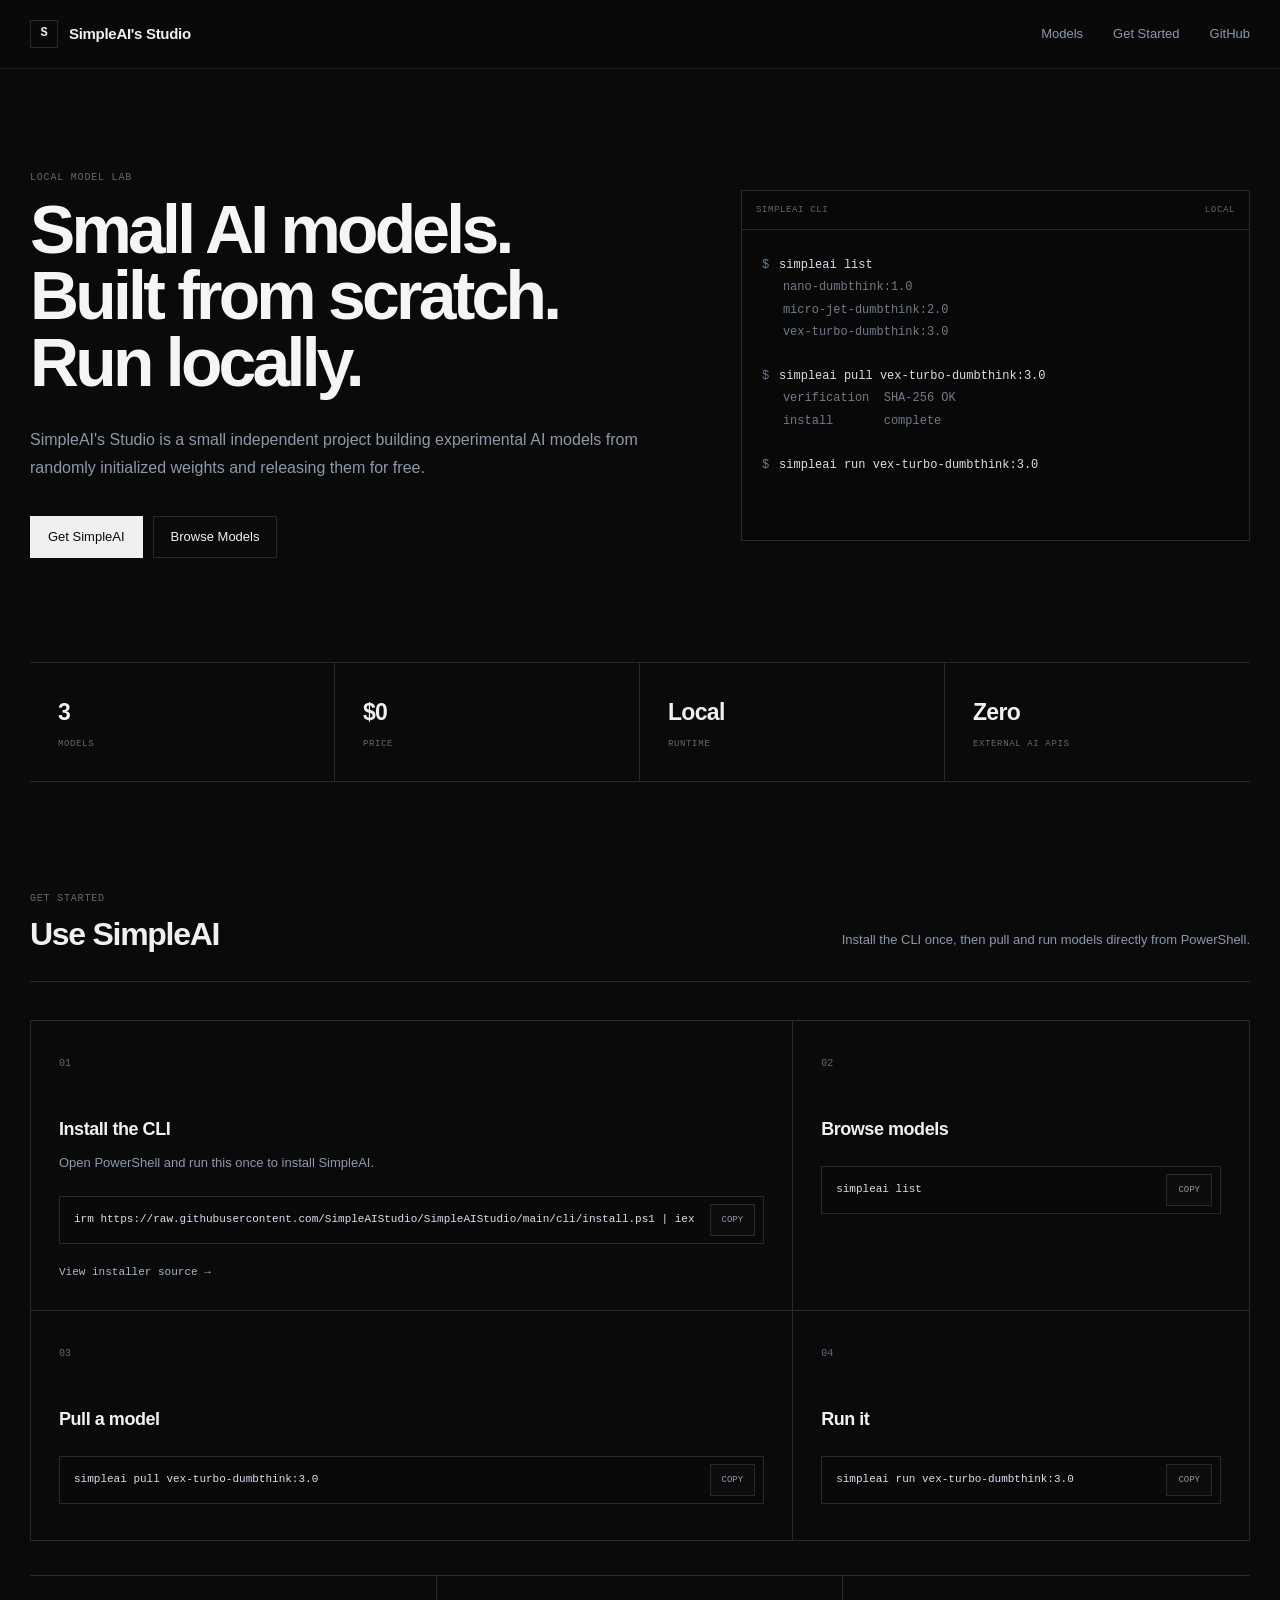
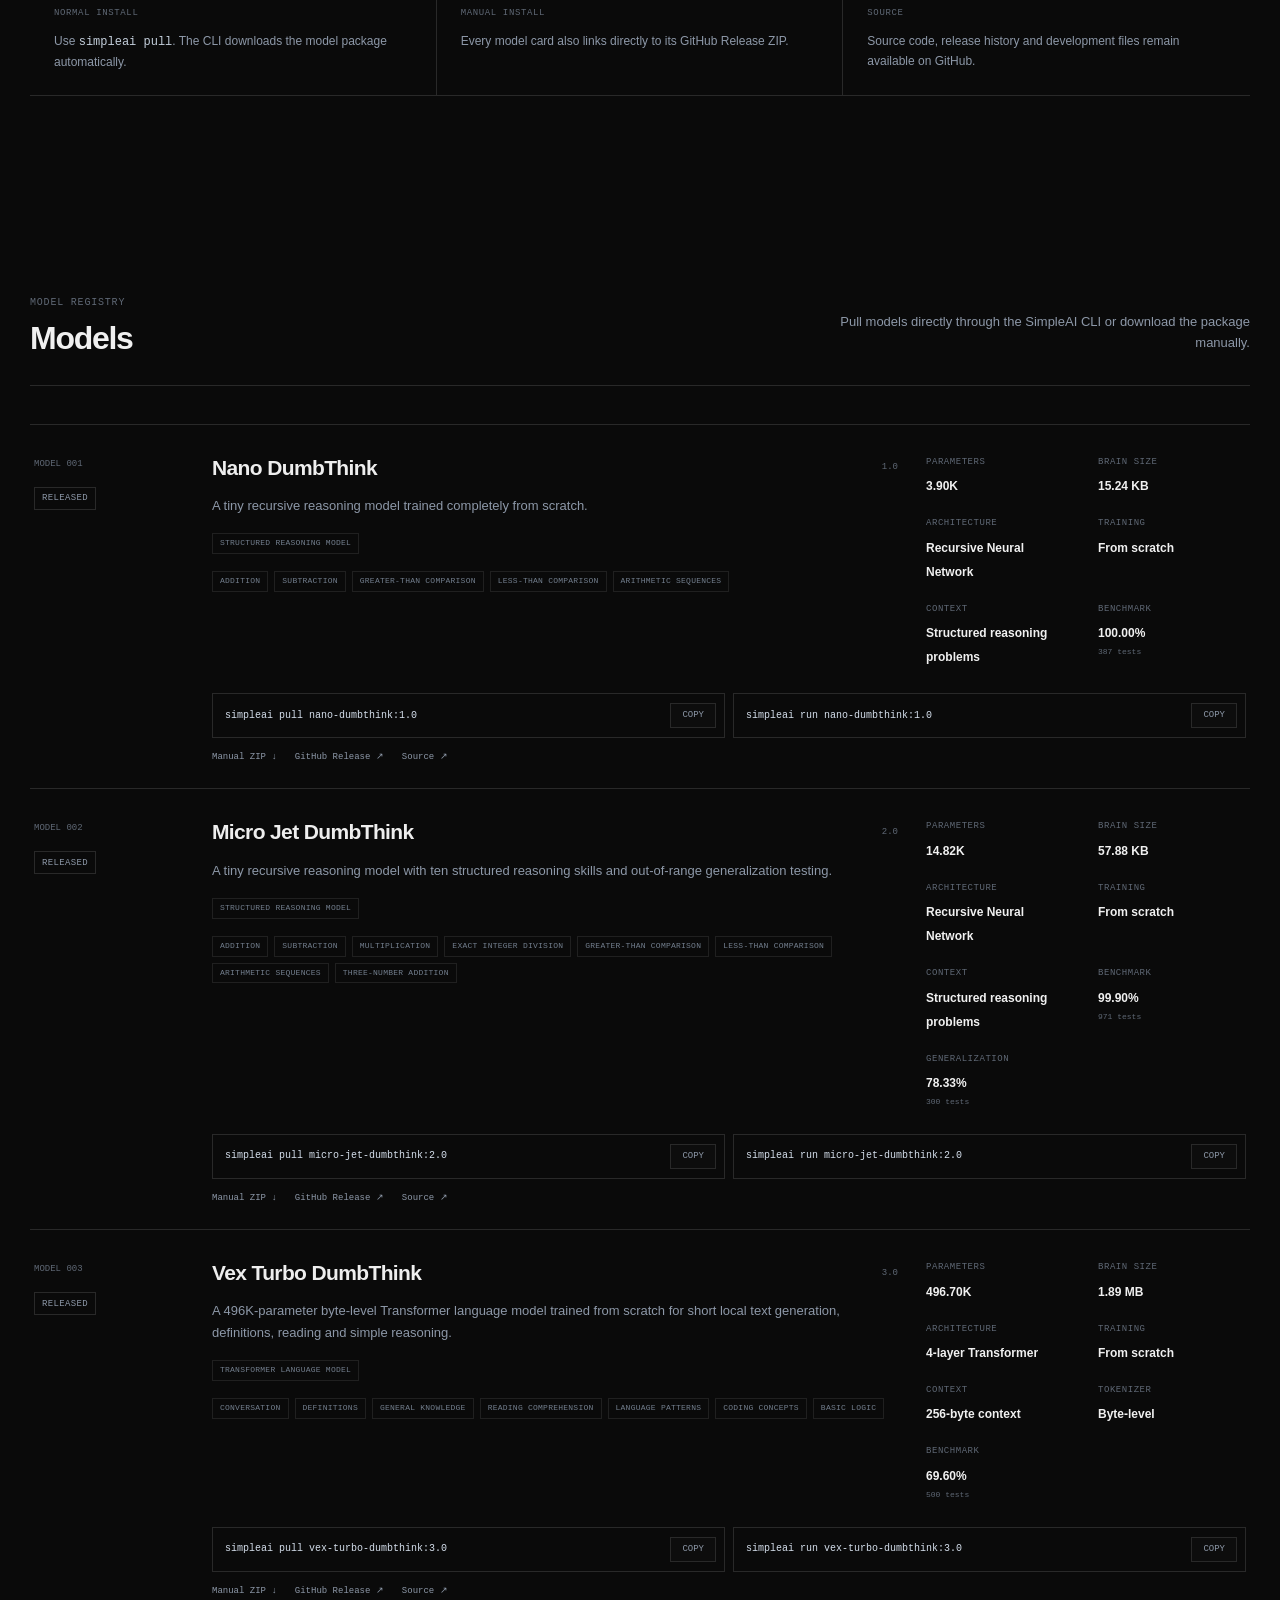
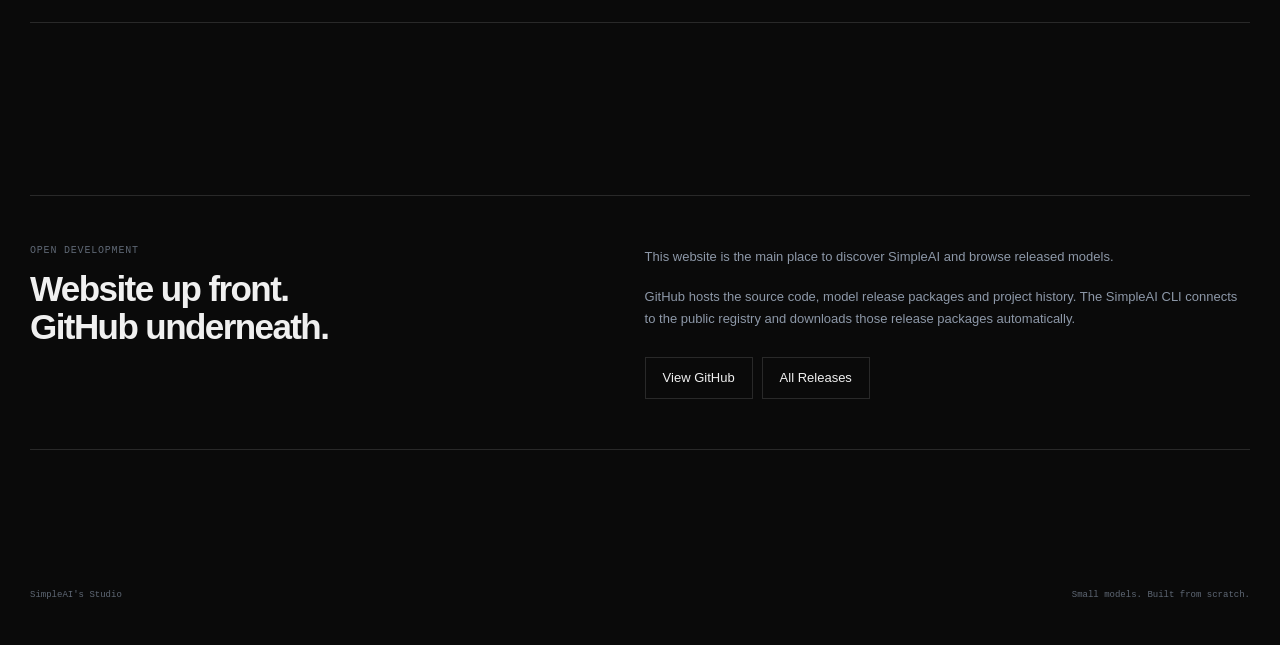
==== commit e27df31f: "Improve SimpleAI CLI install" ====
--- a/docs/index.html
+++ b/docs/index.html
@@ -255,29 +255,44 @@
 
                 <article class="start-card">
 
-                    <span class="step-number">
-                        01
-                    </span>
-
-                    <h3>
-                        Install the CLI
-                    </h3>
-
-                    <p>
-                        SimpleAI is the main way to install and run models.
-                        The installer and source live on GitHub.
-                    </p>
-
-                    <a
-                        class="text-link"
-                        href="https://github.com/SimpleAIStudio/SimpleAIStudio/tree/main/cli"
-                        target="_blank"
-                        rel="noopener noreferrer"
-                    >
-                        Open CLI installer →
-                    </a>
-
-                </article>
+    <span class="step-number">
+        01
+    </span>
+
+    <h3>
+        Install the CLI
+    </h3>
+
+    <p>
+        Open PowerShell and run this once to install SimpleAI.
+    </p>
+
+    <div class="command-box">
+
+        <code>
+            irm https://raw.githubusercontent.com/SimpleAIStudio/SimpleAIStudio/main/cli/install.ps1 | iex
+        </code>
+
+        <button
+            class="copy-button"
+            data-copy="irm https://raw.githubusercontent.com/SimpleAIStudio/SimpleAIStudio/main/cli/install.ps1 | iex"
+            type="button"
+        >
+            COPY
+        </button>
+
+    </div>
+
+    <a
+        class="text-link"
+        href="https://github.com/SimpleAIStudio/SimpleAIStudio/blob/main/cli/install.ps1"
+        target="_blank"
+        rel="noopener noreferrer"
+    >
+        View installer source →
+    </a>
+
+</article>
 
 
                 <article class="start-card">
